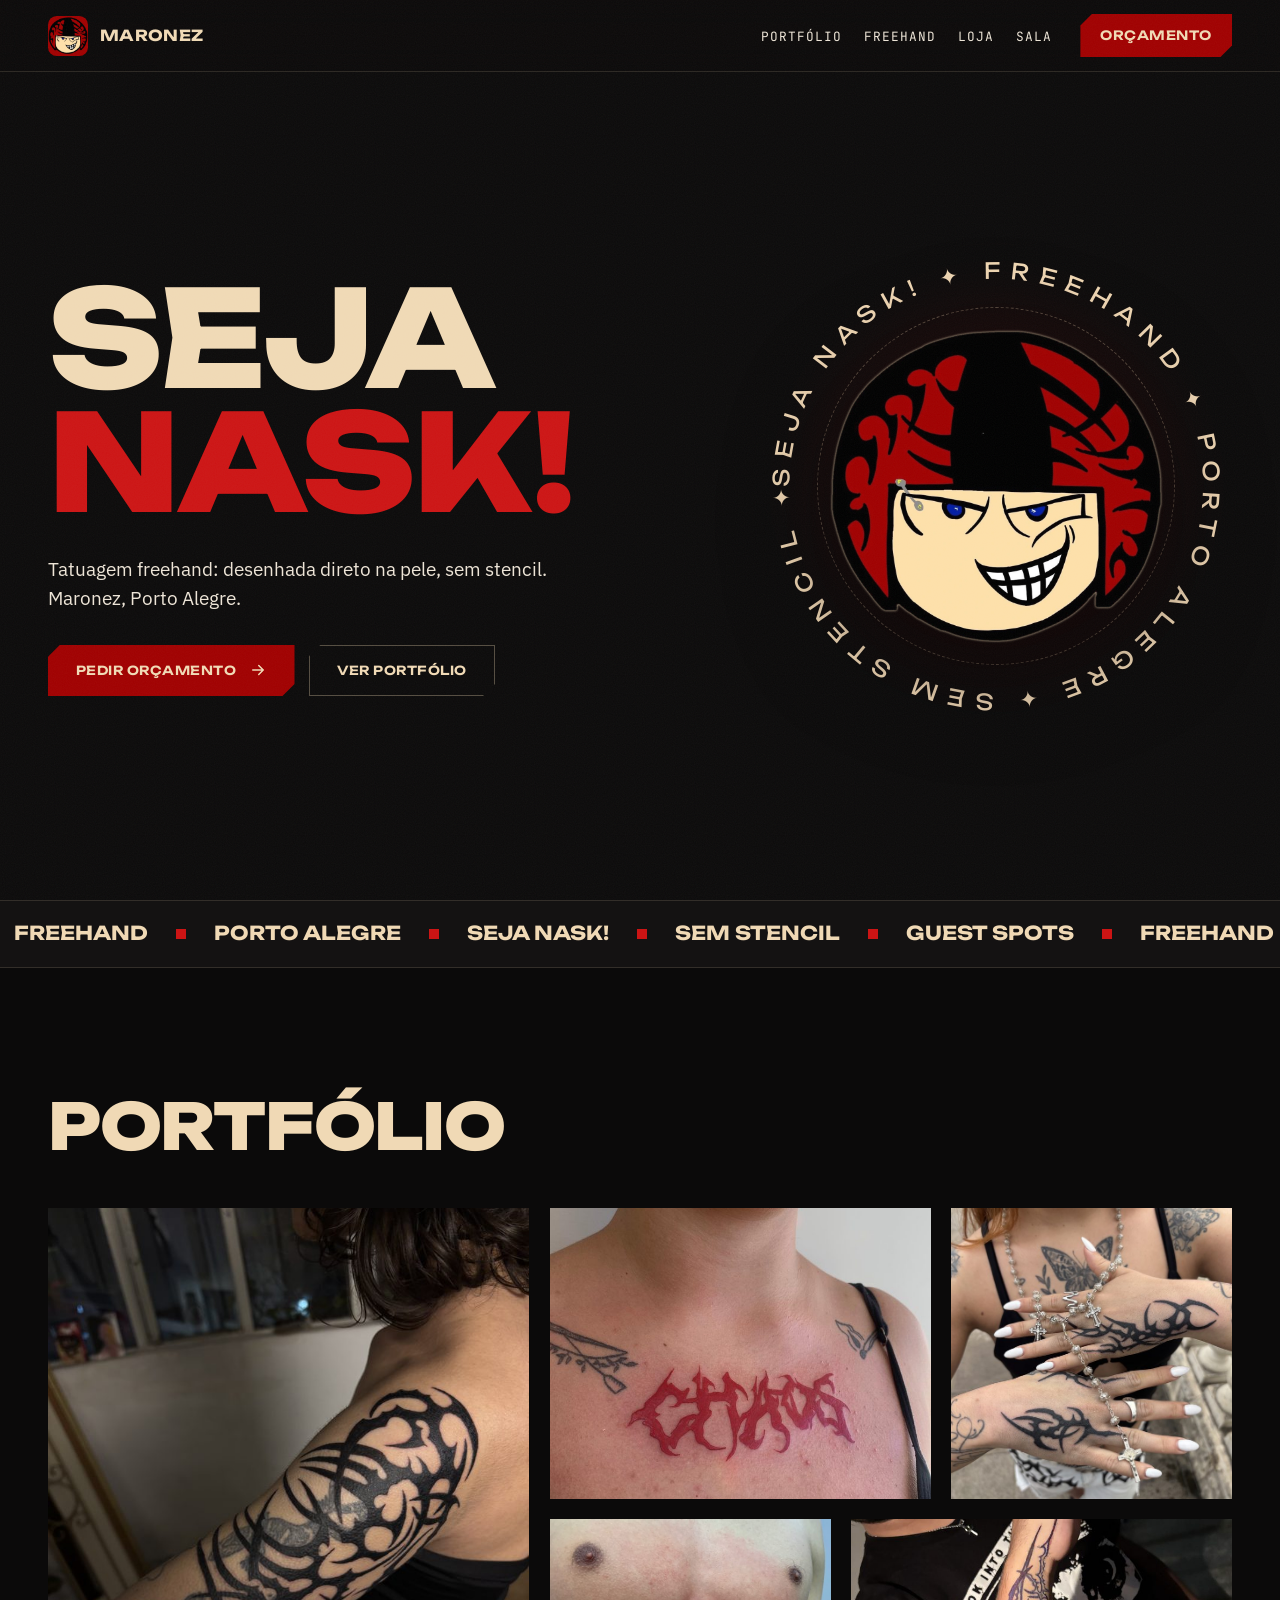
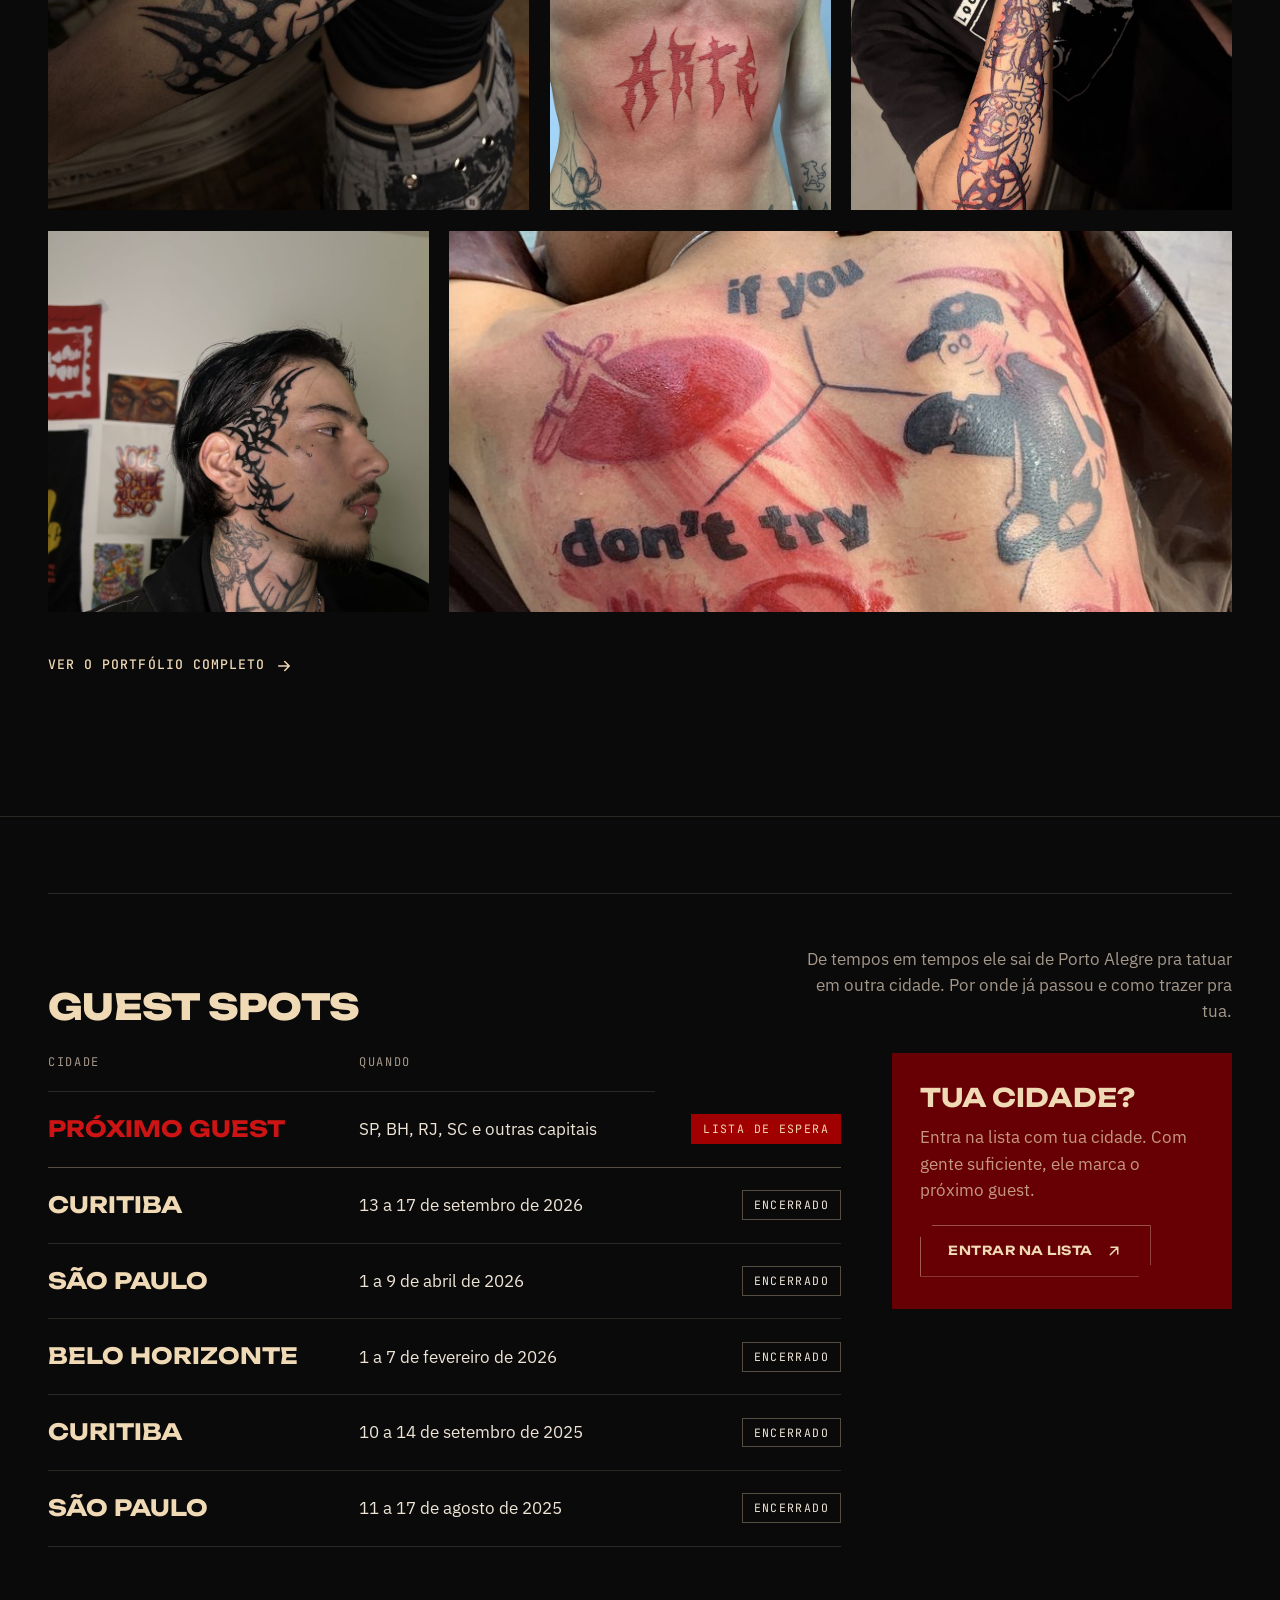
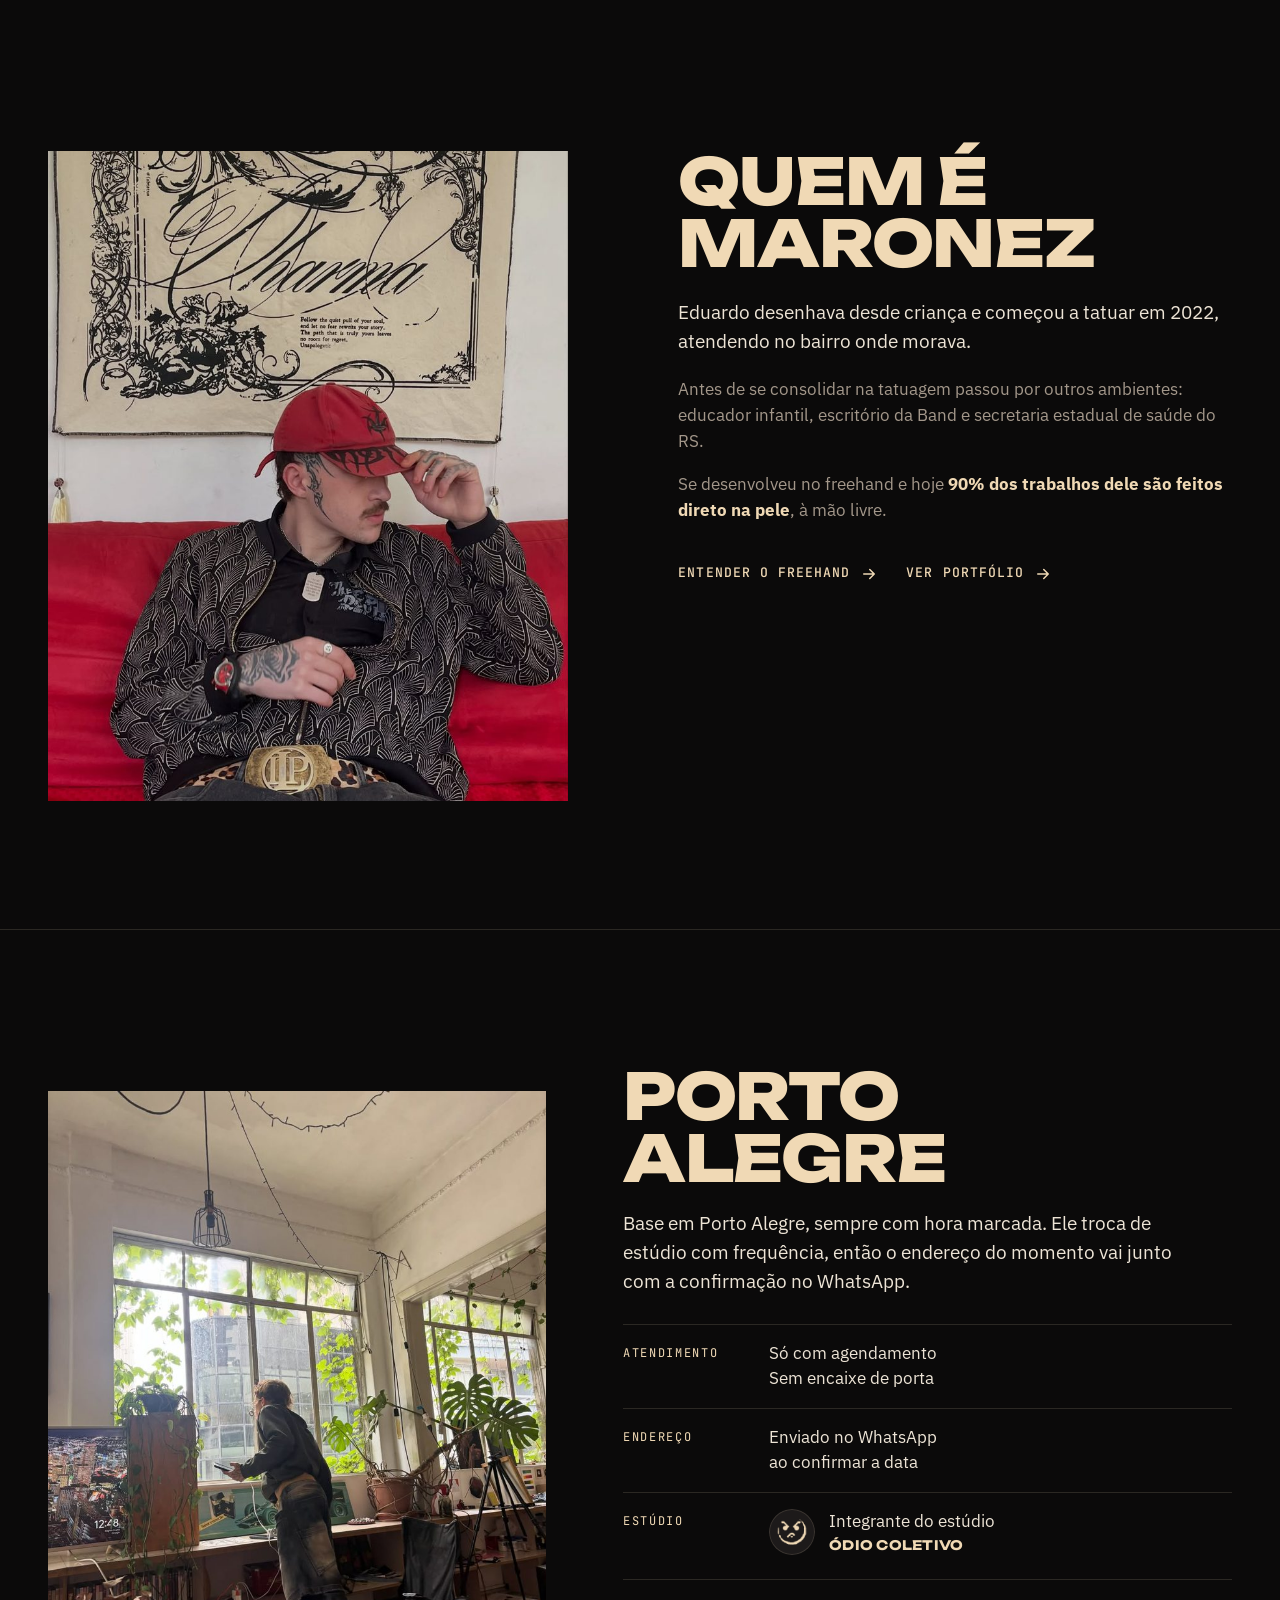
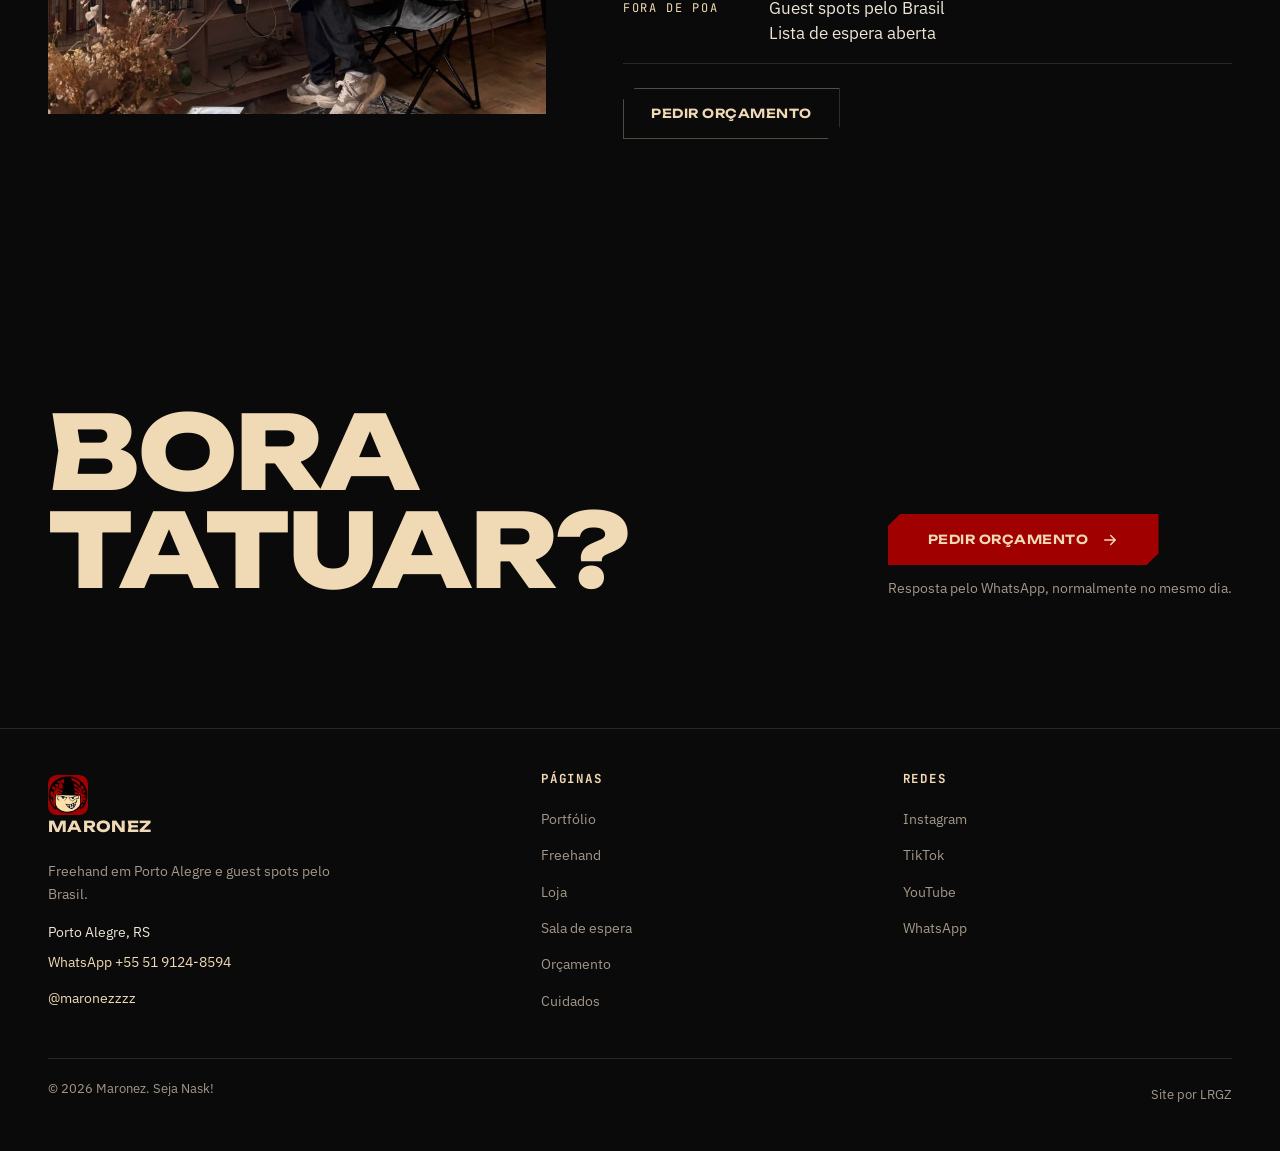
==== index.html @ f88ff048 "Migra para Cloudflare Pages: URLs curtas, sem CNAME Co-Authored-By: Claude Opus 5.5 <noreply@anthrop" ====
<!DOCTYPE html>
<html lang="pt-BR">
<head>
  <meta charset="UTF-8">
  <meta name="viewport" content="width=device-width, initial-scale=1">
  <title>Maronez | Tatuagem freehand em Porto Alegre</title>
  <meta name="description" content="Maronez tatua freehand direto na pele, sem stencil, em Porto Alegre e em guest spots pelo Brasil. Seja Nask!">
  <meta name="theme-color" content="#0b0a0a">
  <link rel="canonical" href="https://maronez.com.br/">
  <meta property="og:type" content="website">
  <meta property="og:title" content="Maronez | Freehand em Porto Alegre">
  <meta property="og:description" content="Tattoo freehand direto na pele, sem stencil. Seja Nask!">
  <meta property="og:url" content="https://maronez.com.br/">
  <meta property="og:image" content="https://maronez.com.br/assets/img/og.jpg">
  <meta property="og:locale" content="pt_BR">
  <link rel="icon" href="assets/img/favicon.ico" sizes="any">
  <link rel="icon" href="assets/img/favicon.png" type="image/png">
  <link rel="manifest" href="manifest.webmanifest">
  <link rel="apple-touch-icon" href="assets/img/icon-192.png">
  <link rel="preconnect" href="https://fonts.googleapis.com">
  <link rel="preconnect" href="https://fonts.gstatic.com" crossorigin>
  <link href="https://fonts.googleapis.com/css2?family=Unbounded:wght@500;600;700;800&family=IBM+Plex+Sans:wght@400;500;600&family=JetBrains+Mono:wght@400;500&display=swap" rel="stylesheet">
  <link rel="stylesheet" href="css/style.css?v=20261009">
  <script type="application/ld+json">
  {
    "@context": "https://schema.org",
    "@type": "TattooParlor",
    "name": "Maronez",
    "alternateName": "Seja Nask!",
    "description": "Tatuador freehand em Porto Alegre.",
    "url": "https://maronez.com.br/",
    "image": "https://maronez.com.br/assets/img/og.jpg",
    "telephone": "+55 51 9124-8594",
    "address": { "@type": "PostalAddress", "addressLocality": "Porto Alegre", "addressRegion": "RS", "addressCountry": "BR" },
    "areaServed": ["Porto Alegre", "Curitiba", "São Paulo"],
    "priceRange": "$$",
    "knowsAbout": ["tatuagem freehand", "tatuagem ignorant"],
    "sameAs": [
      "https://www.instagram.com/maronezzzz/",
      "https://www.tiktok.com/@maronezzz",
      "https://www.youtube.com/@maronezzzz"
    ]
  }
  </script>
</head>
<body>

  <header class="header">
    <div class="wrap header__in">
      <a class="brand" href="/" aria-label="Maronez, início">
        <img class="brand__mark" src="assets/img/logo-maronez.png" alt="" width="40" height="40" data-logo>
        <span class="brand__name">Maronez</span>
      </a>
      <nav class="nav" aria-label="Principal">
        <ul class="nav__list">
          <li><a class="nav__link" href="/portfolio">Portfólio</a></li>
          <li><a class="nav__link" href="/freehand">Freehand</a></li>
          <li><a class="nav__link" href="/loja">Loja</a></li>
          <li><a class="nav__link" href="/sala">Sala</a></li>
        </ul>
        <a class="btn" href="/orcamento">Orçamento</a>
        <button class="nav-toggle" type="button" aria-expanded="false" aria-controls="menu">
          <span class="nav-toggle__label">Menu</span><span class="nav-toggle__bars" aria-hidden="true"></span>
        </button>
      </nav>
    </div>
  </header>

  <div class="menu" id="menu">
    <div class="menu__panel">
    <ul class="menu__list">
      <li><a class="menu__link" href="/portfolio">Portfólio</a></li>
      <li><a class="menu__link" href="/freehand">Freehand</a></li>
      <li><a class="menu__link" href="/loja">Loja</a></li>
      <li><a class="menu__link" href="/sala">Sala de espera</a></li>
      <li><a class="menu__link" href="/orcamento">Orçamento</a></li>
    </ul>
    <div class="menu__foot">
      <a class="link-arrow" href="#" data-wa="Fala Maronez! Quero fazer uma tattoo.">WhatsApp
        <svg viewBox="0 0 24 24" fill="none" stroke="currentColor" stroke-width="2" stroke-linecap="round" stroke-linejoin="round" aria-hidden="true"><path d="M7 17L17 7M8 7h9v9"/></svg>
      </a>
      <a class="muted" href="https://www.instagram.com/maronezzzz/" target="_blank" rel="noopener">@maronezzzz</a>
    </div>
    </div>
  </div>

  <main id="conteudo">

    <!-- HERO -->
    <section class="hero">
      <div class="wrap hero__grid">
        <div>
          <h1 class="display hero__title">
            <span class="line"><span>Seja</span></span>
            <span class="line"><span>Nask!</span></span>
          </h1>
          <p class="lead hero__copy">Tatuagem freehand: desenhada direto na pele, sem stencil. Maronez, Porto Alegre.</p>
          <div class="hero__cta">
            <a class="btn" href="/orcamento">Pedir orçamento
              <svg viewBox="0 0 24 24" fill="none" stroke="currentColor" stroke-width="2" stroke-linecap="round" stroke-linejoin="round" aria-hidden="true"><path d="M5 12h14M13 6l6 6-6 6"/></svg>
            </a>
            <a class="btn btn--ghost" href="/portfolio">Ver portfólio</a>
          </div>
        </div>
        <div class="hero__visual hero__visual--emblem" aria-hidden="true">
          <div class="emblem" data-tilt>
            <svg class="emblem__ring" viewBox="0 0 200 200">
              <defs><path id="emblem-path" d="M100,100 m-88,0 a88,88 0 1,1 176,0 a88,88 0 1,1 -176,0"/></defs>
              <text><textPath href="#emblem-path" textLength="552">Seja Nask! ✦ Freehand ✦ Porto Alegre ✦ Sem stencil ✦</textPath></text>
            </svg>
            <div class="emblem__disc"></div>
            <picture class="emblem__art">
              <source srcset="assets/img/logo-maronez-emblema.webp" type="image/webp">
              <img src="assets/img/logo-maronez-emblema.png" alt="" width="992" height="992" fetchpriority="high" data-logo>
            </picture>
          </div>
        </div>
      </div>
    </section>

    <!-- MARQUEE -->
    <div class="marquee" aria-hidden="true">
      <div class="marquee__track">
        <span class="marquee__item">Freehand</span>
        <span class="marquee__item">Porto Alegre</span>
        <span class="marquee__item">Seja Nask!</span>
        <span class="marquee__item">Sem stencil</span>
        <span class="marquee__item">Guest spots</span>
        <span class="marquee__item">Freehand</span>
        <span class="marquee__item">Porto Alegre</span>
        <span class="marquee__item">Seja Nask!</span>
        <span class="marquee__item">Sem stencil</span>
        <span class="marquee__item">Guest spots</span>
      </div>
    </div>

    <!-- TRABALHOS -->
    <section class="section">
      <div class="wrap">
        <div class="section-head reveal">
          <h2 class="display display--l">Portfólio</h2>
        </div>
        <div class="works">
          <a class="work work--a reveal" href="/portfolio">
            <figure class="ph"><img src="assets/img/portfolio/ombro-fechado.jpg" srcset="assets/img/portfolio/ombro-fechado-640.jpg 640w, assets/img/portfolio/ombro-fechado.jpg 1200w" sizes="(max-width: 900px) 50vw, 33vw" alt="Ombro fechado, ombro, freehand" width="1200" height="1600" loading="lazy"></figure>
          </a>
          <a class="work work--b reveal" data-delay="1" href="/portfolio">
            <figure class="ph"><img src="assets/img/portfolio/chaos-peito.jpg" srcset="assets/img/portfolio/chaos-peito-640.jpg 640w, assets/img/portfolio/chaos-peito.jpg 1200w" sizes="(max-width: 900px) 50vw, 33vw" alt="Chaos, peito, ignorant" width="1200" height="1500" loading="lazy"></figure>
          </a>
          <a class="work work--c reveal" data-delay="2" href="/portfolio">
            <figure class="ph"><img src="assets/img/portfolio/maos.jpg" srcset="assets/img/portfolio/maos-640.jpg 640w, assets/img/portfolio/maos.jpg 1200w" sizes="(max-width: 900px) 50vw, 33vw" alt="Mãos, mãos, freehand" width="1200" height="1600" loading="lazy"></figure>
          </a>
          <a class="work work--d reveal" data-delay="1" href="/portfolio">
            <figure class="ph"><img src="assets/img/portfolio/arte.jpg" srcset="assets/img/portfolio/arte-640.jpg 640w, assets/img/portfolio/arte.jpg 1200w" sizes="(max-width: 900px) 50vw, 33vw" alt="Arte, peito, ignorant" width="1200" height="1428" loading="lazy"></figure>
          </a>
          <a class="work work--e reveal" data-delay="2" href="/portfolio">
            <figure class="ph"><img src="assets/img/freehand/sleeve-densa.jpg" srcset="assets/img/freehand/sleeve-densa-700.jpg 700w, assets/img/freehand/sleeve-densa.jpg 1400w" sizes="(max-width: 900px) 50vw, 33vw" alt="Braço fechado com traço freehand denso, do ombro ao pulso" width="1400" height="1867" loading="lazy"></figure>
          </a>
          <a class="work work--f reveal" href="/portfolio">
            <figure class="ph"><img src="assets/img/portfolio/rosto-pescoco.jpg" srcset="assets/img/portfolio/rosto-pescoco-640.jpg 640w, assets/img/portfolio/rosto-pescoco.jpg 1200w" sizes="(max-width: 900px) 50vw, 33vw" alt="Rosto e pescoço, rosto, freehand" width="1200" height="1600" loading="lazy"></figure>
          </a>
          <a class="work work--g reveal" data-delay="1" href="/portfolio">
            <figure class="ph"><img src="assets/img/portfolio/costas-banner.jpg" srcset="assets/img/portfolio/costas-banner-900.jpg 900w, assets/img/portfolio/costas-banner.jpg 1600w" sizes="(max-width: 900px) 100vw, 66vw" alt="Costas fechadas, peça recém tatuada em preto e vermelho" width="1600" height="686" loading="lazy"></figure>
          </a>
        </div>
        <p class="reveal" style="margin-top:32px">
          <a class="link-arrow" href="/portfolio">Ver o portfólio completo
            <svg viewBox="0 0 24 24" fill="none" stroke="currentColor" stroke-width="2" stroke-linecap="round" stroke-linejoin="round" aria-hidden="true"><path d="M5 12h14M13 6l6 6-6 6"/></svg>
          </a>
        </p>
      </div>
    </section>

    <hr class="hairline">

    <!-- GUEST SPOTS -->
    <section class="section section--tight">
      <div class="wrap">
        <div class="guest reveal">
          <div class="guest__head">
            <h3 class="display display--m">Guest spots</h3>
            <p class="muted">De tempos em tempos ele sai de Porto Alegre pra tatuar em outra cidade. Por onde já passou e como trazer pra tua.</p>
          </div>
          <div class="guest__grid">
            <table class="agenda">
              <thead><tr><th>Cidade</th><th>Quando</th><th class="sr-only">Status</th></tr></thead>
              <tbody>
                <tr class="agenda__next"><td>Próximo guest</td><td>SP, BH, RJ, SC e outras capitais</td><td><a class="tag tag--open" href="https://docs.google.com/forms/d/e/1FAIpQLSfwezW4VL97CTlI0jnh3Lnm0B7QVS1EsdtJOcn3Nfq_TPLYdg/viewform" target="_blank" rel="noopener">Lista de espera</a></td></tr>
                <tr><td>Curitiba</td><td>13 a 17 de setembro de 2026</td><td><span class="tag">Encerrado</span></td></tr>
                <tr><td>São Paulo</td><td>1 a 9 de abril de 2026</td><td><span class="tag">Encerrado</span></td></tr>
                <tr><td>Belo Horizonte</td><td>1 a 7 de fevereiro de 2026</td><td><span class="tag">Encerrado</span></td></tr>
                <tr><td>Curitiba</td><td>10 a 14 de setembro de 2025</td><td><span class="tag">Encerrado</span></td></tr>
                <tr><td>São Paulo</td><td>11 a 17 de agosto de 2025</td><td><span class="tag">Encerrado</span></td></tr>
              </tbody>
            </table>
            <div class="city city--cta">
              <span class="city__name">Tua cidade?</span>
              <span class="city__when">Entra na lista com tua cidade. Com gente suficiente, ele marca o próximo guest.</span>
              <a class="btn btn--ghost" href="https://docs.google.com/forms/d/e/1FAIpQLSfwezW4VL97CTlI0jnh3Lnm0B7QVS1EsdtJOcn3Nfq_TPLYdg/viewform" target="_blank" rel="noopener">Entrar na lista <svg viewBox="0 0 24 24" fill="none" stroke="currentColor" stroke-width="2" stroke-linecap="round" stroke-linejoin="round" aria-hidden="true"><path d="M7 17L17 7M8 7h9v9"/></svg></a>
            </div>
          </div>
        </div>
      </div>
    </section>

    <!-- ARTISTA -->
    <section class="section">
      <div class="wrap split">
        <figure class="ph reveal" style="aspect-ratio:4/5;max-width:520px"><img src="assets/img/portfolio/maronez-retrato.jpg" srcset="assets/img/portfolio/maronez-retrato-800.jpg 800w, assets/img/portfolio/maronez-retrato.jpg 1400w" sizes="(max-width: 900px) 100vw, 40vw" alt="Maronez de boné vermelho sentado no sofá do estúdio" width="1080" height="1440" loading="lazy"></figure>
        <div class="reveal" data-delay="1">
          <h2 class="display display--l">Quem é<br>Maronez</h2>
          <p class="lead" style="margin-top:24px">Eduardo desenhava desde criança e começou a tatuar em 2022, atendendo no bairro onde morava.</p>
          <p class="muted" style="margin-top:20px">Antes de se consolidar na tatuagem passou por outros ambientes: educador infantil, escritório da Band e secretaria estadual de saúde do RS.</p>
          <p class="muted" style="margin-top:16px">Se desenvolveu no freehand e hoje <strong style="color:var(--skin)">90% dos trabalhos dele são feitos direto na pele</strong>, à mão livre.</p>
          <p style="margin-top:28px;display:flex;flex-wrap:wrap;gap:28px">
            <a class="link-arrow" href="/freehand">Entender o freehand <svg viewBox="0 0 24 24" fill="none" stroke="currentColor" stroke-width="2" stroke-linecap="round" stroke-linejoin="round" aria-hidden="true"><path d="M5 12h14M13 6l6 6-6 6"/></svg></a>
            <a class="link-arrow" href="/portfolio">Ver portfólio <svg viewBox="0 0 24 24" fill="none" stroke="currentColor" stroke-width="2" stroke-linecap="round" stroke-linejoin="round" aria-hidden="true"><path d="M5 12h14M13 6l6 6-6 6"/></svg></a>
          </p>
        </div>
      </div>
    </section>

    <hr class="hairline">

    <!-- LOCALIZAÇÃO -->
    <section class="section local">
      <div class="wrap local__grid">
        <figure class="ph local__photo reveal">
          <img src="assets/img/portfolio/estudio.jpg" srcset="assets/img/portfolio/estudio-800.jpg 800w, assets/img/portfolio/estudio.jpg 1400w" sizes="(max-width: 900px) 100vw, 45vw" alt="Maronez no estúdio, entre plantas e a janela para a cidade" width="1080" height="1440" loading="lazy">
        </figure>
        <div class="local__body reveal" data-delay="1">
          <h2 class="display display--l">Porto Alegre</h2>
          <p class="lead" style="margin-top:20px">Base em Porto Alegre, sempre com hora marcada. Ele troca de estúdio com frequência, então o endereço do momento vai junto com a confirmação no WhatsApp.</p>
          <dl class="local__info">
            <div><dt>Atendimento</dt><dd>Só com agendamento<br>Sem encaixe de porta</dd></div>
            <div><dt>Endereço</dt><dd>Enviado no WhatsApp<br>ao confirmar a data</dd></div>
            <div>
              <dt>Estúdio</dt>
              <dd>
                <a class="estudio" href="https://www.instagram.com/odio.coletivo/" target="_blank" rel="noopener">
                  <img src="assets/img/odio-coletivo.png" alt="Logo do estúdio Ódio Coletivo" width="46" height="46" loading="lazy">
                  <span>Integrante do estúdio<strong>Ódio Coletivo</strong></span>
                </a>
              </dd>
            </div>
            <div><dt>Fora de POA</dt><dd>Guest spots pelo Brasil<br>Lista de espera aberta</dd></div>
          </dl>
          <p style="margin-top:8px">
            <a class="btn btn--ghost" href="/orcamento">Pedir orçamento</a>
          </p>
        </div>
      </div>

    </section>

    <!-- CTA -->
    <section class="section cta-band">
      <div class="wrap cta-band__in">
        <h2 class="display display--xl reveal">Bora<br>tatuar?</h2>
        <div class="cta-band__actions reveal" data-delay="1">
          <a class="btn btn--wide" href="/orcamento">Pedir orçamento
            <svg viewBox="0 0 24 24" fill="none" stroke="currentColor" stroke-width="2" stroke-linecap="round" stroke-linejoin="round" aria-hidden="true"><path d="M5 12h14M13 6l6 6-6 6"/></svg>
          </a>
          <span class="small muted">Resposta pelo WhatsApp, normalmente no mesmo dia.</span>
        </div>
      </div>
    </section>

  </main>

  <footer class="footer">
    <div class="wrap">
      <div class="footer__in">
        <div>
          <a class="brand" href="/"><img class="brand__mark" src="assets/img/logo-maronez.png" alt="" width="40" height="40" data-logo><span class="brand__name">Maronez</span></a>
          <p style="margin-top:16px;max-width:36ch">Freehand em Porto Alegre e guest spots pelo Brasil.</p>
          <ul class="footer__contact">
            <li>Porto Alegre, RS</li>
            <li><a href="#" data-wa="Fala Maronez! Quero fazer uma tattoo.">WhatsApp +55 51 9124-8594</a></li>
            <li><a href="https://www.instagram.com/maronezzzz/" target="_blank" rel="noopener">@maronezzzz</a></li>
          </ul>
        </div>
        <div>
          <h4>Páginas</h4>
          <ul>
            <li><a href="/portfolio">Portfólio</a></li>
            <li><a href="/freehand">Freehand</a></li>
            <li><a href="/loja">Loja</a></li>
            <li><a href="/sala">Sala de espera</a></li>
            <li><a href="/orcamento">Orçamento</a></li>
            <li><a href="/cuidados">Cuidados</a></li>
          </ul>
        </div>
        <div>
          <h4>Redes</h4>
          <ul>
            <li><a href="https://www.instagram.com/maronezzzz/" target="_blank" rel="noopener">Instagram</a></li>
            <li><a href="https://www.tiktok.com/@maronezzz" target="_blank" rel="noopener">TikTok</a></li>
            <li><a href="https://www.youtube.com/@maronezzzz" target="_blank" rel="noopener">YouTube</a></li>
            <li><a href="#" data-wa="Fala Maronez! Quero fazer uma tattoo.">WhatsApp</a></li>
          </ul>
        </div>
      </div>
      <div class="footer__bottom">
        <span>© 2026 Maronez. Seja Nask!</span>
        <span>Site por <a href="https://lrgz.com.br" target="_blank" rel="noopener">LRGZ</a></span>
      </div>
    </div>
  </footer>

  <script src="js/main.js?v=20261009" defer></script>
</body>
</html>
---- css/style.css ----
/* ==========================================================================
   MARONEZ / SEJA NASK  -  cyber freehand  -  Porto Alegre
   Tema escuro travado: a marca é vermelho, preto e pele. Um acento só.
   Raio de canto zero em tudo; cantos chanfrados via clip-path nos botões.
   ========================================================================== */

/* ---------- Fontes ---------- */
/* CONFIRMAR: soltar StreetTech.woff2 (ou .ttf/.otf) em assets/fonts/ */
@font-face {
  font-family: "StreetTech";
  src: url("../assets/fonts/StreetTech.woff2") format("woff2"),
       url("../assets/fonts/StreetTech.ttf") format("truetype"),
       url("../assets/fonts/StreetTech.otf") format("opentype");
  font-weight: 400 900;
  font-display: swap;
}

/* ---------- Tokens ---------- */
:root {
  --ink: #0b0a0a;
  --ink-2: #141212;
  --ink-3: #1d1a1a;
  --line: rgba(240, 217, 181, 0.14);
  --line-strong: rgba(240, 217, 181, 0.32);

  --skin: #f0d9b5;       /* pele do logo: títulos */
  --text: #ede4d6;       /* corpo */
  --muted: #a3978a;

  --red: #a00000;        /* vermelho do logo (medido no LOGO.jpg) */
  --red-hot: #cc1414;    /* hover */
  --red-deep: #660004;   /* fundos */
  --radius-mark: 22%;    /* cantos do logo */

  --font-display: "StreetTech", "Unbounded", system-ui, sans-serif;
  --font-body: "IBM Plex Sans", system-ui, -apple-system, sans-serif;
  --font-mono: "JetBrains Mono", ui-monospace, monospace;

  --ease-out: cubic-bezier(0.16, 1, 0.3, 1);
  --ease-in-out: cubic-bezier(0.65, 0, 0.35, 1);
  --dur: 0.6s;

  --gutter: clamp(16px, 4vw, 48px);
  --max: 1400px;
  --nav-h: 72px;
  --chamfer: 12px;
}

/* ---------- Reset ---------- */
*, *::before, *::after { box-sizing: border-box; }
html { color-scheme: dark; scroll-behavior: smooth; -webkit-text-size-adjust: 100%; }
body {
  margin: 0;
  background: var(--ink);
  color: var(--text);
  font-family: var(--font-body);
  font-size: 17px;
  line-height: 1.55;
  -webkit-font-smoothing: antialiased;
  overflow-x: clip;
}
img, video, svg { display: block; max-width: 100%; }
a { color: inherit; text-decoration: none; }
button { font: inherit; color: inherit; background: none; border: 0; cursor: pointer; }
h1, h2, h3, h4, p, ul, ol, figure { margin: 0; }
ul, ol { padding: 0; list-style: none; }
:focus-visible { outline: 2px solid var(--skin); outline-offset: 4px; }
::selection { background: var(--red); color: var(--skin); }

/* Grão: só em pseudo fixo, nunca em container que rola */
body::before {
  content: "";
  position: fixed; inset: 0; z-index: 90; pointer-events: none;
  background-image: url("data:image/svg+xml,%3Csvg xmlns='http://www.w3.org/2000/svg' width='160' height='160'%3E%3Cfilter id='n'%3E%3CfeTurbulence type='fractalNoise' baseFrequency='0.9' numOctaves='2' stitchTiles='stitch'/%3E%3C/filter%3E%3Crect width='100%25' height='100%25' filter='url(%23n)'/%3E%3C/svg%3E");
  opacity: 0.045;
  mix-blend-mode: screen;
}

/* ---------- Tipografia ---------- */
.display {
  font-family: var(--font-display);
  font-weight: 800;
  line-height: 0.96;
  letter-spacing: -0.02em;
  text-transform: uppercase;
  color: var(--skin);
  text-wrap: balance;
}
.display--xl { font-size: clamp(2.8rem, 9vw, 7.5rem); }
.display--l  { font-size: clamp(2rem, 5vw, 4.2rem); }
.display--m  { font-size: clamp(1.4rem, 2.8vw, 2.3rem); }
.display--s  { font-size: clamp(1.15rem, 1.8vw, 1.5rem); line-height: 1.05; }

.lead { font-size: clamp(1.05rem, 1.5vw, 1.3rem); line-height: 1.5; max-width: 52ch; color: var(--text); }
.muted { color: var(--muted); }
.small { font-size: 0.9rem; }
.label {
  font-family: var(--font-mono);
  font-size: 0.78rem;
  letter-spacing: 0.14em;
  text-transform: uppercase;
  color: var(--muted);
}
.accent { color: var(--red-hot); }
p + p { margin-top: 1em; }

/* ---------- Layout ---------- */
.wrap { width: min(100% - 2 * var(--gutter), var(--max)); margin-inline: auto; }
.section { padding-block: clamp(72px, 10vw, 140px); }
.section--tight { padding-block: clamp(48px, 6vw, 88px); }
.section-head { margin-bottom: clamp(32px, 4vw, 56px); }
.section-head .lead { margin-top: 16px; }
.hairline { border: 0; border-top: 1px solid var(--line); margin: 0; }

/* ---------- Botões ---------- */
.btn {
  --bg: var(--red);
  --fg: var(--skin);
  position: relative;
  display: inline-flex; align-items: center; gap: 12px;
  padding: 16px 28px;
  font-family: var(--font-display);
  font-weight: 600;
  font-size: 0.78rem;
  letter-spacing: 0.04em;
  text-transform: uppercase;
  color: var(--fg);
  background: var(--bg);
  clip-path: polygon(var(--chamfer) 0, 100% 0, 100% calc(100% - var(--chamfer)), calc(100% - var(--chamfer)) 100%, 0 100%, 0 var(--chamfer));
  isolation: isolate;
  overflow: hidden;
  white-space: nowrap;
  transition: transform 0.25s var(--ease-out), color 0.3s var(--ease-out);
}
.btn::before {
  content: "";
  position: absolute; inset: 0; z-index: -1;
  background: var(--red-hot);
  transform: translateY(101%);
  transition: transform 0.45s var(--ease-out);
}
.btn:hover::before, .btn:focus-visible::before { transform: translateY(0); }
.btn:active { transform: scale(0.98); }
.btn svg { width: 18px; height: 18px; flex: none; }

.btn--ghost {
  --bg: transparent;
  --fg: var(--skin);
  box-shadow: inset 0 0 0 1px var(--line-strong);
}
.btn--ghost::before { background: var(--skin); }
.btn--ghost:hover, .btn--ghost:focus-visible { color: var(--ink); }

.btn--wide { padding-inline: 40px; }

.link-arrow {
  display: inline-flex; align-items: center; gap: 10px;
  font-family: var(--font-mono); font-weight: 500;
  font-size: 0.82rem; letter-spacing: 0.08em; text-transform: uppercase;
  color: var(--skin);
}
.link-arrow svg { width: 18px; height: 18px; transition: transform 0.35s var(--ease-out); }
.link-arrow:hover svg { transform: translateX(6px); }

/* ---------- Header ---------- */
.header {
  position: sticky; top: 0; z-index: 80;
  height: var(--nav-h);
  background: color-mix(in srgb, var(--ink) 82%, transparent);
  backdrop-filter: blur(14px);
  -webkit-backdrop-filter: blur(14px);
  border-bottom: 1px solid var(--line);
}
.header__in { height: 100%; display: flex; align-items: center; justify-content: space-between; gap: 24px; }
.brand { display: flex; align-items: center; gap: 12px; }
.brand__mark { width: 40px; height: 40px; border-radius: var(--radius-mark); object-fit: cover; }
.brand__mark--fallback {
  display: grid; place-items: center;
  background: var(--red); color: var(--skin);
  font-family: var(--font-display); font-weight: 800; font-size: 1.2rem;
}
.brand__name { font-family: var(--font-display); font-weight: 700; letter-spacing: 0.02em; text-transform: uppercase; color: var(--skin); font-size: 0.95rem; }
.nav { display: flex; align-items: center; gap: 28px; }
.nav__list { display: flex; gap: 22px; }
.nav__link {
  position: relative;
  font-family: var(--font-mono); font-size: 0.8rem; letter-spacing: 0.08em; text-transform: uppercase;
  color: var(--text);
  padding-block: 6px;
}
.nav__link::after {
  content: ""; position: absolute; left: 0; right: 0; bottom: 0; height: 2px;
  background: var(--red-hot); transform: scaleX(0); transform-origin: left;
  transition: transform 0.35s var(--ease-out);
}
.nav__link:hover::after, .nav__link[aria-current="page"]::after { transform: scaleX(1); }
.nav .btn { padding: 12px 20px; font-size: 0.8rem; }
.nav-toggle { display: none; }

@media (max-width: 900px) {
  .nav__list, .nav .btn { display: none; }
  .nav-toggle {
    display: inline-flex; align-items: center; gap: 10px;
    font-family: var(--font-mono); font-size: 0.8rem; letter-spacing: 0.1em; text-transform: uppercase;
    color: var(--skin);
  }
  .nav-toggle__bars { width: 26px; height: 14px; position: relative; }
  .nav-toggle__bars::before, .nav-toggle__bars::after {
    content: ""; position: absolute; left: 0; width: 100%; height: 2px; background: var(--skin);
    transition: transform 0.4s var(--ease-out), top 0.4s var(--ease-out);
  }
  .nav-toggle__bars::before { top: 0; }
  .nav-toggle__bars::after { top: 12px; }
  body.menu-open .nav-toggle__bars::before { top: 6px; transform: rotate(45deg); }
  body.menu-open .nav-toggle__bars::after { top: 6px; transform: rotate(-45deg); }
}

/* Menu mobile: painel lateral */
.menu {
  position: fixed; inset: 0; z-index: 70;
  background: rgba(6, 5, 5, 0.6);
  opacity: 0; visibility: hidden;
  transition: opacity 0.35s var(--ease-out), visibility 0s 0.35s;
}
.menu__panel {
  position: absolute; top: 0; right: 0; bottom: 0;
  width: min(82vw, 360px);
  background: var(--ink-2);
  border-left: 1px solid var(--line);
  display: grid; grid-template-rows: 1fr auto;
  padding: calc(var(--nav-h) + 16px) 24px 28px;
  transform: translateX(100%);
  transition: transform 0.5s var(--ease-out);
  overflow-y: auto;
}
body.menu-open .menu { opacity: 1; visibility: visible; transition: opacity 0.35s var(--ease-out); }
body.menu-open .menu__panel { transform: none; }
.menu__list { display: grid; gap: 0; align-content: start; }
.menu__link {
  display: block;
  font-family: var(--font-display); font-weight: 700; text-transform: uppercase;
  font-size: 1.05rem; line-height: 1; color: var(--skin);
  padding-block: 16px;
  border-bottom: 1px solid var(--line);
  transform: translateX(24px); opacity: 0;
  transition: transform 0.5s var(--ease-out), opacity 0.5s var(--ease-out);
}
body.menu-open .menu__link { transform: none; opacity: 1; }
body.menu-open .menu__link:nth-child(1) { transition-delay: 0.12s; }
body.menu-open .menu__link:nth-child(2) { transition-delay: 0.16s; }
body.menu-open .menu__link:nth-child(3) { transition-delay: 0.2s; }
body.menu-open .menu__link:nth-child(4) { transition-delay: 0.24s; }
body.menu-open .menu__link:nth-child(5) { transition-delay: 0.28s; }
body.menu-open .menu__link:nth-child(6) { transition-delay: 0.32s; }
.menu__link[aria-current="page"] { color: var(--red-hot); }
.menu__foot { display: grid; gap: 8px; padding-top: 20px; }
body.menu-open { overflow: hidden; }
@media (min-width: 901px) { .menu { display: none; } }

/* ---------- Hero ---------- */
.hero {
  min-height: calc(100dvh - var(--nav-h));
  display: grid; align-items: center;
  padding-block: clamp(40px, 6vw, 80px);
  position: relative;
  overflow: clip;
}
.hero__grid {
  display: grid;
  grid-template-columns: minmax(0, 1.15fr) minmax(0, 0.85fr);
  gap: clamp(32px, 6vw, 96px);
  align-items: center;
}
.hero__title { font-size: clamp(3.2rem, 10.5vw, 8.8rem); line-height: 0.92; }
.hero__title .line { display: block; overflow: hidden; }
.hero__title .line > span { display: inline-block; transform: translateY(110%); animation: rise 1s var(--ease-out) forwards; }
.hero__title .line:nth-child(2) > span { animation-delay: 0.1s; color: var(--red-hot); }
.hero__copy { margin-top: clamp(20px, 3vw, 32px); opacity: 0; animation: fade 0.8s var(--ease-out) 0.45s forwards; }
.hero__cta { display: flex; flex-wrap: wrap; gap: 14px; margin-top: 32px; opacity: 0; animation: fade 0.8s var(--ease-out) 0.6s forwards; }
.hero__meta { display: flex; gap: 24px; margin-top: 40px; opacity: 0; animation: fade 0.8s var(--ease-out) 0.75s forwards; }
.hero__meta strong { display: block; font-family: var(--font-display); font-size: 1.6rem; color: var(--skin); line-height: 1; }
.hero__meta span { font-size: 0.85rem; color: var(--muted); }

.hero__visual { position: relative; opacity: 0; animation: fade 1.2s var(--ease-out) 0.3s forwards; }

/* Emblema: logo recortado, disco vermelho atrás e anel de texto girando */
.hero__visual--emblem { display: grid; place-items: center; }
.emblem {
  --tx: 0deg; --ty: 0deg;
  position: relative;
  width: min(100%, 560px); aspect-ratio: 1;
  display: grid; place-items: center;
  transform: perspective(900px) rotateX(var(--ty)) rotateY(var(--tx));
  transition: transform 0.6s var(--ease-out);
}
.emblem > * { grid-area: 1 / 1; }
.emblem::before {
  content: ""; position: absolute; inset: 4%;
  border-radius: 50%;
  background: radial-gradient(closest-side, rgba(204, 20, 20, 0.45), rgba(160, 0, 0, 0.12) 60%, transparent);
  filter: blur(30px);
  animation: glow 4.5s var(--ease-in-out) infinite alternate;
}
.emblem__ring {
  width: 100%; height: 100%;
  overflow: visible;
  animation: spin 40s linear infinite;
}
.emblem__ring text {
  font-family: var(--font-display); font-size: 9.5px; letter-spacing: 0.08em; text-transform: uppercase;
  fill: var(--skin);
}
.emblem__disc {
  width: 76%; aspect-ratio: 1; border-radius: 50%;
  border: 1px dashed var(--line-strong);
  animation: spin 60s linear infinite reverse;
}
.emblem__art {
  width: 70%; aspect-ratio: 1;
  transform: scale(0.6) rotate(-12deg); opacity: 0;
  animation: emblem-in 1.1s var(--ease-out) 0.4s forwards;
}
.emblem__art img {
  width: 100%; height: 100%; object-fit: contain;
  filter: drop-shadow(0 0 1px var(--skin)) drop-shadow(0 30px 50px rgba(0, 0, 0, 0.6));
  animation: float 6s var(--ease-in-out) 1.5s infinite alternate;
}
.hero__badge--text { font-family: var(--font-display); color: var(--skin); font-size: clamp(1.4rem, 4vw, 2.6rem); letter-spacing: 0.2em; text-align: center; }

@keyframes rise { to { transform: translateY(0); } }
@keyframes fade { to { opacity: 1; } }
@keyframes unveil { from { clip-path: polygon(0 100%, 100% 100%, 100% 100%, 0 100%); } to { clip-path: polygon(0 0, 100% 0, 100% 100%, 0 100%); } }
@keyframes emblem-in { to { transform: none; opacity: 1; } }
@keyframes spin { to { transform: rotate(360deg); } }
@keyframes float { to { transform: translateY(-14px); } }
@keyframes glow { to { opacity: 0.55; transform: scale(1.06); } }

@media (max-width: 900px) {
  .hero { min-height: auto; }
  .hero__grid { grid-template-columns: minmax(0, 1fr); }
  .hero__visual { order: -1; }
  .emblem { width: min(78vw, 360px); }
  .hero__title { font-size: clamp(3rem, 15vw, 5.5rem); }
}

/* ---------- Placeholders de imagem (duotone) ---------- */
.ph { position: relative; overflow: hidden; background: var(--ink-3); isolation: isolate; }
.ph img { width: 100%; height: 100%; object-fit: cover; transition: transform 0.9s var(--ease-out); }
.ph:hover img, .ph:focus-within img { transform: scale(1.04); }

/* ---------- Marquee (um só por página) ---------- */
.marquee {
  overflow: hidden;
  border-block: 1px solid var(--line);
  padding-block: 18px;
  background: var(--ink-2);
}
.marquee__track { display: flex; width: max-content; gap: 0; animation: marquee 28s linear infinite; }
.marquee__item {
  font-family: var(--font-display); font-weight: 700; text-transform: uppercase;
  font-size: clamp(0.9rem, 1.6vw, 1.2rem); color: var(--skin);
  display: inline-flex; align-items: center; gap: 28px; padding-inline: 14px;
  white-space: nowrap;
}
.marquee__item::after { content: ""; width: 10px; height: 10px; background: var(--red-hot); }
@keyframes marquee { to { transform: translateX(-50%); } }

/* ---------- Trabalhos: grade assimétrica ---------- */
.works {
  display: grid;
  grid-template-columns: repeat(12, 1fr);
  grid-auto-rows: minmax(0, auto);
  gap: clamp(12px, 1.6vw, 24px);
}
.work { position: relative; display: block; }
.work .ph { width: 100%; height: 100%; min-height: 0; }
.work--a { grid-column: 1 / 6; grid-row: 1 / 3; }
.work--b { grid-column: 6 / 10; }
.work--c { grid-column: 10 / 13; }
.work--d { grid-column: 6 / 9; }
.work--e { grid-column: 9 / 13; }
.work--f { grid-column: 1 / 5; }
.work--g { grid-column: 5 / 13; }
.work--a .ph { aspect-ratio: 4 / 5; }
.work--b .ph, .work--e .ph { aspect-ratio: 4 / 3; }
.work--c .ph, .work--d .ph { aspect-ratio: 1; }
.work--f .ph { aspect-ratio: 1; }
.work--g .ph { aspect-ratio: 21 / 9; }
@media (max-width: 900px) {
  .works { grid-template-columns: repeat(2, minmax(0, 1fr)); }
  .work { grid-column: auto !important; grid-row: auto !important; }
  .work .ph { aspect-ratio: 4 / 5 !important; }
  .work--g { grid-column: 1 / -1 !important; }
  .work--g .ph { aspect-ratio: 16 / 9 !important; }
}

/* ---------- Statement + passos ---------- */
.split { display: grid; grid-template-columns: minmax(0, 1fr) minmax(0, 1fr); gap: clamp(32px, 6vw, 96px); align-items: start; }
.steps { display: grid; }
.step { display: grid; grid-template-columns: 64px 1fr; gap: 16px; padding-block: 26px; border-top: 1px solid var(--line); }
.step:last-child { border-bottom: 1px solid var(--line); }
.step__n { font-family: var(--font-display); font-size: 2rem; line-height: 1; color: var(--red-hot); }
.step h3 { font-family: var(--font-display); font-size: 0.95rem; text-transform: uppercase; letter-spacing: 0.04em; color: var(--skin); margin-bottom: 6px; }
.step p { color: var(--muted); max-width: 44ch; }
@media (max-width: 900px) { .split { grid-template-columns: minmax(0, 1fr); } }

/* ---------- Agenda ---------- */
.agenda { width: 100%; border-collapse: collapse; }
.agenda th, .agenda td { text-align: left; padding: 20px 0; border-bottom: 1px solid var(--line); vertical-align: middle; }
.agenda th { font-family: var(--font-mono); font-size: 0.75rem; letter-spacing: 0.14em; text-transform: uppercase; color: var(--muted); font-weight: 400; padding-top: 0; }
.agenda td:first-child { font-family: var(--font-display); font-weight: 700; font-size: clamp(1rem, 1.8vw, 1.4rem); text-transform: uppercase; color: var(--skin); }
.agenda td:last-child { text-align: right; }
.tag {
  display: inline-block; padding: 6px 12px;
  font-family: var(--font-mono); font-size: 0.72rem; letter-spacing: 0.12em; text-transform: uppercase;
  box-shadow: inset 0 0 0 1px var(--line-strong);
}
.tag--open { background: var(--red); color: var(--skin); box-shadow: none; }
@media (max-width: 640px) {
  .agenda thead { display: none; }
  .agenda tr { display: grid; grid-template-columns: 1fr auto; gap: 4px 16px; padding-block: 18px; border-bottom: 1px solid var(--line); }
  .agenda td { padding: 0; border: 0; }
  .agenda td:first-child { grid-column: 1 / -1; }
}

/* ---------- Loja ---------- */
.products { display: grid; grid-template-columns: repeat(2, minmax(0, 1fr)); gap: clamp(20px, 3vw, 48px); }
.product { display: grid; gap: 18px; }
.product .ph { aspect-ratio: 4 / 5; }
.product__row { display: flex; justify-content: space-between; align-items: baseline; gap: 16px; }
.product__name { font-family: var(--font-display); font-weight: 700; font-size: 1rem; text-transform: uppercase; color: var(--skin); }
.product__price { font-family: var(--font-mono); font-size: 1rem; color: var(--text); white-space: nowrap; }
.product p { color: var(--muted); max-width: 40ch; }
.product__ext { display: inline-flex; align-items: center; gap: 8px; font-family: var(--font-mono); font-size: 0.74rem; color: var(--muted); }
.product__ext svg { width: 14px; height: 14px; }
@media (max-width: 640px) { .products { grid-template-columns: minmax(0, 1fr); } }

/* ---------- Bloco Sala (cor cheia) ---------- */
.block-red {
  background: var(--red-deep);
  color: var(--skin);
  position: relative; overflow: clip;
}
.block-red .muted { color: color-mix(in srgb, var(--skin) 70%, transparent); }
.block-red .display { color: var(--skin); }
.block-red__in { display: grid; grid-template-columns: minmax(0, 1.1fr) minmax(0, 0.9fr); gap: clamp(32px, 6vw, 96px); align-items: center; }
.block-red .btn--ghost { box-shadow: inset 0 0 0 1px color-mix(in srgb, var(--skin) 50%, transparent); }
.block-red .btn--ghost:hover { color: var(--red-deep); }
.tv {
  display: block;
  position: relative; aspect-ratio: 4 / 3;
  background: var(--ink);
  padding: 4%;
  box-shadow: 0 40px 80px rgba(0, 0, 0, 0.45);
}
.tv__screen { position: relative; width: 100%; height: 100%; overflow: hidden; background: #000; }
.tv__screen img { width: 100%; height: 100%; object-fit: cover; opacity: 0.85; }
.tv__screen::after {
  content: ""; position: absolute; inset: 0; pointer-events: none;
  background: repeating-linear-gradient(0deg, rgba(0,0,0,0.25) 0 2px, transparent 2px 4px);
}
.tv__play {
  position: absolute; inset: 0; z-index: 2;
  display: grid; place-items: center;
  color: var(--skin);
}
.tv__play span {
  display: grid; place-items: center;
  width: 84px; height: 84px; border-radius: 50%;
  background: var(--red);
  transition: transform 0.4s var(--ease-out), background 0.3s;
}
.tv__play:hover span { transform: scale(1.08); background: var(--red-hot); }
.tv__play svg { width: 30px; height: 30px; margin-left: 4px; }
.tv iframe { position: absolute; inset: 0; width: 100%; height: 100%; border: 0; }
@media (max-width: 900px) { .block-red__in { grid-template-columns: minmax(0, 1fr); } }

/* ---------- CTA final ---------- */
.cta-band { text-align: left; }
.cta-band__in { display: grid; grid-template-columns: minmax(0, 1fr) auto; gap: 32px; align-items: end; }
.cta-band .display--xl { font-size: clamp(2.6rem, 8vw, 6.5rem); }
.cta-band__actions { display: grid; gap: 12px; justify-items: start; }
@media (max-width: 900px) { .cta-band__in { grid-template-columns: minmax(0, 1fr); } }

/* ---------- Footer ---------- */
.footer { border-top: 1px solid var(--line); padding-block: 40px; font-size: 0.9rem; color: var(--muted); }
.footer__in { display: grid; grid-template-columns: 1.4fr 1fr 1fr; gap: 32px; }
.footer h4 { font-family: var(--font-mono); font-size: 0.78rem; letter-spacing: 0.14em; text-transform: uppercase; color: var(--skin); margin-bottom: 14px; }
.footer ul { display: grid; gap: 8px; }
.footer a:hover { color: var(--skin); }
.footer__bottom { display: flex; flex-wrap: wrap; justify-content: space-between; gap: 12px; margin-top: 40px; padding-top: 20px; border-top: 1px solid var(--line); font-size: 0.8rem; }
@media (max-width: 720px) { .footer__in { grid-template-columns: minmax(0, 1fr); gap: 28px; } }

/* ---------- Página: cabeçalho interno ---------- */
.page-head { padding-block: clamp(56px, 8vw, 110px) clamp(32px, 5vw, 64px); }
.page-head .lead { margin-top: 20px; }

/* ---------- Portfólio ---------- */
.filters { display: flex; flex-wrap: wrap; gap: 8px; margin-bottom: clamp(24px, 3vw, 40px); }
.filter {
  padding: 10px 18px;
  font-family: var(--font-mono); font-size: 0.8rem; letter-spacing: 0.12em; text-transform: uppercase;
  color: var(--text);
  box-shadow: inset 0 0 0 1px var(--line);
  transition: background 0.3s, color 0.3s, box-shadow 0.3s;
}
.filter:hover { box-shadow: inset 0 0 0 1px var(--line-strong); }
.filter[aria-pressed="true"] { background: var(--red); color: var(--skin); box-shadow: none; }
.grid-port { display: grid; grid-template-columns: repeat(3, minmax(0, 1fr)); gap: clamp(12px, 1.6vw, 24px); align-items: start; }
.grid-port .work { transition: opacity 0.4s var(--ease-out), transform 0.4s var(--ease-out); }
.grid-port .work.is-hidden { display: none; }
.grid-port .work .ph { aspect-ratio: 4 / 5; }
@media (max-width: 900px) { .grid-port { grid-template-columns: repeat(2, minmax(0, 1fr)); } }

/* Lightbox */
.lightbox { border: 0; padding: 0; background: transparent; max-width: min(96vw, 1100px); width: 100%; }
.lightbox::backdrop { background: rgba(6, 5, 5, 0.92); backdrop-filter: blur(6px); }
.lightbox__in { display: grid; grid-template-columns: minmax(0, 1.3fr) minmax(280px, 0.7fr); background: var(--ink-2); max-height: 90vh; }
.lightbox__img { aspect-ratio: 4 / 5; max-height: 90vh; background: var(--ink-3); }
.lightbox__img img { width: 100%; height: 100%; object-fit: cover; }
.lightbox__body { padding: clamp(24px, 3vw, 40px); display: grid; align-content: space-between; gap: 24px; }
.lightbox__close { position: absolute; top: 12px; right: 12px; width: 44px; height: 44px; display: grid; place-items: center; color: var(--skin); background: var(--ink); }
.lightbox__close svg { width: 20px; height: 20px; }
.lightbox dl { display: grid; grid-template-columns: auto 1fr; gap: 8px 16px; font-size: 0.9rem; }
.lightbox dt { font-family: var(--font-mono); font-size: 0.75rem; letter-spacing: 0.08em; text-transform: uppercase; }
.lightbox dt { color: var(--muted); }
.lightbox dd { margin: 0; }
@media (max-width: 720px) { .lightbox__in { grid-template-columns: 1fr; } .lightbox__img { aspect-ratio: 4 / 4; } }

/* ---------- Página estilo: cards horizontais ---------- */
.scroller { display: grid; grid-auto-flow: column; grid-auto-columns: minmax(280px, 1fr); gap: 20px; overflow-x: auto; scroll-snap-type: x mandatory; padding-bottom: 8px; scrollbar-width: none; }
.scroller::-webkit-scrollbar { display: none; }
.scroller > * { scroll-snap-align: start; }
.card-img { display: grid; gap: 14px; }
.card-img .ph { aspect-ratio: 3 / 4; }
.card-img h3 { font-family: var(--font-display); font-weight: 700; text-transform: uppercase; font-size: 0.95rem; color: var(--skin); }
.card-img p { color: var(--muted); font-size: 0.95rem; }
@media (max-width: 900px) { .scroller { grid-auto-columns: 78vw; } }

.regions { display: grid; grid-template-columns: repeat(4, 1fr); gap: 1px; background: var(--line); }
.region { background: var(--ink); padding: 28px 20px; display: grid; gap: 10px; }
.region strong { font-family: var(--font-display); font-weight: 700; text-transform: uppercase; color: var(--skin); font-size: 0.9rem; }
.region span { color: var(--muted); font-size: 0.92rem; }
@media (max-width: 900px) { .regions { grid-template-columns: repeat(2, minmax(0, 1fr)); } }

/* FAQ */
.faq { display: grid; }
.faq details { border-top: 1px solid var(--line); overflow: hidden; }
.faq details:last-child { border-bottom: 1px solid var(--line); }
.faq summary {
  list-style: none; cursor: pointer;
  display: flex; justify-content: space-between; align-items: center; gap: 16px;
  padding-block: 22px;
  font-family: var(--font-display); font-weight: 600; text-transform: uppercase; font-size: 0.9rem; color: var(--skin);
}
.faq summary::-webkit-details-marker { display: none; }
.faq summary::after { content: "+"; font-size: 1.6rem; line-height: 1; color: var(--red-hot); transition: transform 0.35s var(--ease-out); }
.faq details[open] summary::after { transform: rotate(45deg); }
.faq .faq__a { padding-bottom: 24px; color: var(--muted); max-width: 62ch; will-change: opacity, transform; }

/* ---------- Sala ---------- */
.sala-grid { display: grid; grid-template-columns: repeat(2, minmax(0, 1fr)); gap: clamp(24px, 4vw, 56px); }
.embed { position: relative; background: var(--ink-2); min-height: 352px; }
.embed iframe { width: 100%; height: 352px; border: 0; display: block; }
.embed__load { position: absolute; inset: 0; display: grid; place-items: center; gap: 12px; text-align: center; padding: 24px; }
.vlogs { display: grid; }
.vlog { display: grid; grid-template-columns: 1fr auto; gap: 16px; padding-block: 20px; border-top: 1px solid var(--line); align-items: center; }
.vlog:last-child { border-bottom: 1px solid var(--line); }
.vlog strong { font-family: var(--font-display); font-weight: 600; text-transform: uppercase; color: var(--skin); font-size: 0.85rem; }
.vlog span { display: block; color: var(--muted); font-size: 0.88rem; margin-top: 4px; }
@media (max-width: 900px) { .sala-grid { grid-template-columns: minmax(0, 1fr); } }

/* ---------- Orçamento ---------- */
.form { display: grid; gap: 22px; }
.field { display: grid; gap: 8px; }
fieldset { border: 0; padding: 0; margin: 0; min-width: 0; }
.field label, .field legend { font-family: var(--font-mono); font-size: 0.78rem; letter-spacing: 0.14em; text-transform: uppercase; color: var(--skin); }
.field small { color: var(--muted); font-size: 0.85rem; }
.field input, .field textarea, .field select {
  width: 100%;
  padding: 14px 16px;
  background: var(--ink-2);
  color: var(--text);
  border: 1px solid var(--line-strong);
  font: inherit;
  border-radius: 0;
  transition: border-color 0.3s;
}
.field input::placeholder, .field textarea::placeholder { color: #7d7368; }
.field input:focus, .field textarea:focus, .field select:focus { outline: 0; border-color: var(--skin); }
.field textarea { min-height: 140px; resize: vertical; }
.field__err { display: none; color: var(--red-hot); font-size: 0.85rem; }
.field.is-invalid .field__err { display: block; }
.field.is-invalid input, .field.is-invalid textarea, .field.is-invalid select { border-color: var(--red-hot); }
.chips { display: flex; flex-wrap: wrap; gap: 8px; }
.chip { position: relative; }
.chip input { position: absolute; opacity: 0; inset: 0; }
.chip span {
  display: inline-block; padding: 10px 16px;
  font-family: var(--font-mono); font-size: 0.8rem; letter-spacing: 0.1em; text-transform: uppercase;
  box-shadow: inset 0 0 0 1px var(--line); cursor: pointer;
  transition: background 0.25s, color 0.25s;
}
.chip input:checked + span { background: var(--red); color: var(--skin); box-shadow: none; }
.chip input:focus-visible + span { outline: 2px solid var(--skin); outline-offset: 3px; }
.form__foot { display: flex; flex-wrap: wrap; gap: 16px; align-items: center; }
.form__foot .small { max-width: 36ch; }
.aside-list { display: grid; }
.aside-list li { padding-block: 20px; border-top: 1px solid var(--line); }
.aside-list li:last-child { border-bottom: 1px solid var(--line); }
.aside-list strong { display: block; font-family: var(--font-display); font-weight: 600; font-size: 0.9rem; text-transform: uppercase; color: var(--skin); margin-bottom: 4px; }
.aside-list span { color: var(--muted); font-size: 0.95rem; }

/* ---------- Reveal on scroll ---------- */
.reveal { opacity: 0; transform: translateY(28px); transition: opacity 0.9s var(--ease-out), transform 0.9s var(--ease-out); }
.reveal.is-in { opacity: 1; transform: none; }
.reveal[data-delay="1"] { transition-delay: 0.08s; }
.reveal[data-delay="2"] { transition-delay: 0.16s; }
.reveal[data-delay="3"] { transition-delay: 0.24s; }
.reveal[data-delay="4"] { transition-delay: 0.32s; }
.reveal[data-delay="5"] { transition-delay: 0.4s; }
.reveal[data-delay="6"] { transition-delay: 0.48s; }

/* ---------- Transições entre páginas (MPA View Transitions) ---------- */
@view-transition { navigation: auto; }
::view-transition-old(root) { animation: vt-out 0.35s var(--ease-in-out) both; }
::view-transition-new(root) { animation: vt-in 0.55s var(--ease-out) both; }
::view-transition-group(header) { animation-duration: 0.3s; }
.header { view-transition-name: header; }
@keyframes vt-out { to { opacity: 0; transform: translateY(-12px); } }
@keyframes vt-in { from { opacity: 0; transform: translateY(18px); } }

/* ---------- Acessibilidade / movimento reduzido ---------- */
.sr-only { position: absolute; width: 1px; height: 1px; padding: 0; margin: -1px; overflow: hidden; clip: rect(0 0 0 0); white-space: nowrap; border: 0; }
@media (prefers-reduced-motion: reduce) {
  html { scroll-behavior: auto; }
  *, *::before, *::after { animation-duration: 0.001ms !important; animation-iteration-count: 1 !important; transition-duration: 0.001ms !important; }
  .reveal { opacity: 1; transform: none; }
  .hero__title .line > span { transform: none; }
  .hero__copy, .hero__cta, .hero__meta, .hero__visual { opacity: 1; }
  .emblem__art { opacity: 1; transform: none; }
  .marquee__track { animation: none; }
  ::view-transition-old(root), ::view-transition-new(root) { animation: none; }
}

/* ---------- Página Kick: TV em destaque ---------- */
.tv--wide { aspect-ratio: 16 / 9; max-width: 1100px; margin-inline: auto; }
.tv--wide .tv__screen img { opacity: 0.9; }
.kick-grid { display: grid; grid-template-columns: repeat(3, minmax(0, 1fr)); gap: 1px; background: var(--line); }
.kick-grid > div { background: var(--ink); padding: 28px 24px; display: grid; gap: 10px; }
.kick-grid strong { font-family: var(--font-display); font-weight: 700; font-size: 0.9rem; text-transform: uppercase; color: var(--skin); font-size: 1.05rem; }
.kick-grid span { color: var(--muted); font-size: 0.95rem; }
@media (max-width: 720px) { .kick-grid { grid-template-columns: 1fr; } }

/* ---------- Página Freehand: comparação de estilos ---------- */
.compare { display: grid; grid-template-columns: repeat(2, minmax(0, 1fr)); gap: 1px; background: var(--line); }
.compare > div { background: var(--ink); padding: clamp(24px, 3vw, 40px); display: grid; align-content: start; gap: 14px; }
.compare h3 { font-family: var(--font-display); font-weight: 700; text-transform: uppercase; color: var(--skin); font-size: 1.1rem; }
.compare .ph { aspect-ratio: 3 / 4; }
.compare ul { display: grid; gap: 8px; color: var(--muted); }
.compare li { padding-left: 18px; position: relative; }
.compare li::before { content: ""; position: absolute; left: 0; top: 0.6em; width: 8px; height: 8px; background: var(--red-hot); }
.compare--active { box-shadow: inset 0 0 0 1px var(--red); }
@media (max-width: 720px) { .compare { grid-template-columns: minmax(0, 1fr); } }

/* ---------- Telas estreitas (até 400px): botões e formulário cabem sem estourar ---------- */
@media (max-width: 400px) {
  .btn { padding: 14px 18px; font-size: 0.74rem; letter-spacing: 0.04em; }
  .btn--wide { padding-inline: 22px; }
  .hero__cta .btn, .cta-band__actions .btn, .form__foot .btn { width: 100%; justify-content: center; }
  .hero__meta { gap: 16px; flex-wrap: wrap; }
  .lightbox__body { padding: 20px; }
  .filters { gap: 6px; }
  .filter { padding: 9px 14px; font-size: 0.74rem; }
}

/* ---------- Alvos de toque: mínimo 44px em tudo que é clicável ---------- */
.nav-toggle { min-height: 44px; padding: 8px 0 8px 12px; }
.link-arrow { min-height: 44px; padding-block: 8px; }
.filter, .chip span { min-height: 44px; display: inline-flex; align-items: center; }
.field input, .field select { min-height: 50px; }
.footer a, .menu__foot a, .product__ext, .small a { display: inline-block; padding-block: 6px; }
.footer ul { gap: 2px; }
.lightbox__close { width: 48px; height: 48px; }

/* ---------- Loja: três produtos na mesma linha, fotos reais ---------- */
.products--3 { grid-template-columns: repeat(3, minmax(0, 1fr)); gap: clamp(16px, 2.4vw, 36px); }
.products--3 .product .ph { aspect-ratio: 3 / 2; }
.products--3 .product__name { font-size: 1.15rem; }
.products--3 .product .btn { justify-self: start; }
.product__price--soon { color: var(--muted); font-size: 0.9rem; letter-spacing: 0.1em; text-transform: uppercase; }
.product .chips { margin-block: 2px 4px; }
@media (max-width: 900px) and (min-width: 701px) { .products--3 .product__row { flex-wrap: wrap; } }
@media (max-width: 700px) { .products--3 { grid-template-columns: minmax(0, 1fr); gap: 40px; } }

/* ---------- Home: localização + guest spots ---------- */
.local__grid { display: grid; grid-template-columns: minmax(0, 0.9fr) minmax(0, 1.1fr); gap: clamp(32px, 6vw, 96px); align-items: center; }
.local__photo { aspect-ratio: 4 / 5; }
.local__body { padding-block: 8px; }
.local__info { display: grid; gap: 0; margin: 28px 0 24px; border-top: 1px solid var(--line); }
.local__info > div { display: grid; grid-template-columns: 130px minmax(0, 1fr); gap: 16px; padding-block: 16px; border-bottom: 1px solid var(--line); }
.local__info dt { font-family: var(--font-mono); font-size: 0.75rem; letter-spacing: 0.14em; text-transform: uppercase; color: var(--skin); padding-top: 3px; }
.local__info dd { margin: 0; color: var(--text); line-height: 1.5; }

.guest { padding-top: clamp(32px, 4vw, 52px); border-top: 1px solid var(--line); }
.guest__head { display: grid; grid-template-columns: minmax(0, 1fr) minmax(0, 1fr); gap: 24px; align-items: end; margin-bottom: 28px; }
.guest__head p { max-width: 44ch; justify-self: end; text-align: right; }
.cities { display: grid; grid-template-columns: repeat(3, minmax(0, 1fr)); gap: 1px; background: var(--line); }
.city { background: var(--ink); padding: 28px 24px; display: grid; align-content: start; gap: 10px; min-height: 200px; }
.city__name { font-family: var(--font-display); font-weight: 700; font-size: clamp(1.3rem, 2vw, 1.8rem); text-transform: uppercase; color: var(--skin); line-height: 1; }
.city__when { color: var(--muted); }
.city .tag { justify-self: start; margin-top: auto; }
.city--closed .city__name { color: var(--muted); }
.city--cta { background: var(--red-deep); }
.city--cta .city__name, .city--cta .link-arrow { color: var(--skin); }
.city--cta .city__when { color: color-mix(in srgb, var(--skin) 70%, transparent); }
.city--cta .link-arrow { margin-top: auto; }
@media (max-width: 900px) {
  .local__grid { grid-template-columns: minmax(0, 1fr); }
  .local__photo { aspect-ratio: 4 / 3; }
  .guest__head { grid-template-columns: minmax(0, 1fr); }
  .guest__head p { justify-self: start; text-align: left; }
  .cities { grid-template-columns: minmax(0, 1fr); }
  .city { min-height: 0; }
}
@media (max-width: 480px) { .local__info > div { grid-template-columns: minmax(0, 1fr); gap: 4px; } }

/* ---------- Pacote técnico ---------- */
.marquee:hover .marquee__track, .marquee:focus-within .marquee__track { animation-play-state: paused; }
.footer__contact { display: grid; gap: 4px; margin-top: 16px; color: var(--text); }
.footer__contact a { color: var(--skin); }
a.tag { transition: background 0.3s, color 0.3s; }
a.tag:hover { background: var(--red-hot); color: var(--skin); box-shadow: none; }

/* ---------- Guest spots: histórico + lista de espera ---------- */
.guest__grid { display: grid; grid-template-columns: minmax(0, 1.4fr) minmax(280px, 0.6fr); gap: clamp(24px, 4vw, 56px); align-items: start; }
.guest__grid .city--cta { min-height: 0; padding: 32px 28px; gap: 14px; }
.guest__grid .city--cta .btn { justify-self: start; margin-top: 8px; box-shadow: inset 0 0 0 1px color-mix(in srgb, var(--skin) 50%, transparent); }
.guest__grid .city--cta .btn:hover { color: var(--red-deep); }
@media (max-width: 900px) { .guest__grid { grid-template-columns: minmax(0, 1fr); } }

.agenda__next td:first-child { color: var(--red-hot); }
.agenda__next td { border-bottom-color: var(--line-strong); }

/* ---------- Orçamento: imagem de referência ---------- */
.upload { display: grid; gap: 12px; }
.upload__input { position: absolute; width: 1px; height: 1px; opacity: 0; overflow: hidden; }
.upload__zone { display: grid; justify-items: center; gap: 6px; padding: 28px 20px; text-align: center; border: 1px dashed var(--line-strong); background: var(--ink-2); cursor: pointer; transition: border-color 0.3s, background 0.3s; }
.upload__zone:hover, .upload.is-drag .upload__zone { border-color: var(--skin); background: var(--ink-3); }
.upload__zone svg { width: 36px; height: 36px; color: var(--red-hot); margin-bottom: 4px; }
.upload__zone strong { font-family: var(--font-display); font-weight: 600; text-transform: uppercase; letter-spacing: 0.04em; color: var(--skin); font-size: 0.85rem; }
.upload__zone span { color: var(--muted); font-size: 0.9rem; }
.upload__input:focus-visible + .upload__zone { outline: 2px solid var(--skin); outline-offset: 4px; }
.upload__preview[hidden], .upload__zone[hidden] { display: none; }
.upload__preview { display: grid; grid-template-columns: 72px minmax(0, 1fr) auto; gap: 14px; align-items: center; padding: 10px; background: var(--ink-2); border: 1px solid var(--line-strong); }
.upload__preview img { width: 72px; height: 72px; object-fit: cover; }
.upload__name { font-size: 0.9rem; color: var(--text); overflow: hidden; text-overflow: ellipsis; white-space: nowrap; }
.upload__remove { width: 44px; height: 44px; display: grid; place-items: center; color: var(--skin); }
.upload__remove svg { width: 18px; height: 18px; }

/* ---------- Loja: mini-checkout ---------- */
.checkout { border: 0; padding: 0; background: transparent; width: min(96vw, 560px); }
.checkout::backdrop { background: rgba(6, 5, 5, 0.9); backdrop-filter: blur(6px); }
.checkout__in { position: relative; display: grid; gap: 22px; background: var(--ink-2); padding: clamp(24px, 4vw, 40px); max-height: 92vh; overflow-y: auto; }
.checkout__item { display: grid; grid-template-columns: 88px minmax(0, 1fr) auto; gap: 16px; align-items: center; padding: 14px; border: 1px solid var(--line); }
.checkout__item img { width: 88px; height: 88px; object-fit: cover; }
.checkout__item strong { display: block; font-family: var(--font-display); font-weight: 700; font-size: 0.9rem; text-transform: uppercase; color: var(--skin); }
.checkout__item span { display: block; font-family: var(--font-mono); font-size: 0.8rem; margin-top: 4px; }
.qty { display: inline-grid; grid-template-columns: 44px 44px 44px; align-items: center; border: 1px solid var(--line-strong); }
.qty button { height: 44px; font-size: 1.3rem; color: var(--skin); }
.qty button:hover { background: var(--ink-3); }
.qty output { text-align: center; font-family: var(--font-mono); font-size: 1rem; }
.checkout__fields { display: grid; gap: 18px; }
.checkout__fields textarea { min-height: 96px; }
.checkout__total { display: flex; justify-content: space-between; align-items: baseline; padding-top: 18px; border-top: 1px solid var(--line); }
.checkout__total span { font-family: var(--font-mono); font-size: 0.78rem; letter-spacing: 0.1em; text-transform: uppercase; color: var(--muted); }
.checkout__total strong { font-family: var(--font-display); font-weight: 800; font-size: 1.5rem; color: var(--skin); }
.checkout .btn--wide { justify-content: center; }
@media (max-width: 480px) {
  .checkout__item { grid-template-columns: 64px minmax(0, 1fr); }
  .checkout__item img { width: 64px; height: 64px; }
  .checkout__item .qty { grid-column: 1 / -1; justify-self: start; }
}


/* ---------- Freehand: grade vertical ---------- */
.works--fh { grid-template-columns: repeat(4, minmax(0, 1fr)); align-items: start; }
.works--fh .work { grid-column: auto !important; grid-row: auto !important; }
.works--fh .work .ph { aspect-ratio: 4 / 5 !important; }
@media (max-width: 900px) {
  .works--fh { grid-template-columns: repeat(2, minmax(0, 1fr)); }
}


/* ---------- Estúdio parceiro ---------- */
.estudio { display: inline-flex; align-items: center; gap: 14px; color: var(--text); }
.estudio img { width: 46px; height: 46px; border-radius: 50%; padding: 7px; background: var(--ink-3); box-shadow: inset 0 0 0 1px var(--line); transition: box-shadow 0.3s var(--ease-out), transform 0.3s var(--ease-out); }
.estudio strong { display: block; margin-top: 2px; font-family: var(--font-display); font-weight: 700; font-size: 0.82rem; letter-spacing: 0.02em; text-transform: uppercase; color: var(--skin); }
.estudio:hover img, .estudio:focus-visible img { box-shadow: inset 0 0 0 1px var(--skin); transform: scale(1.05); }
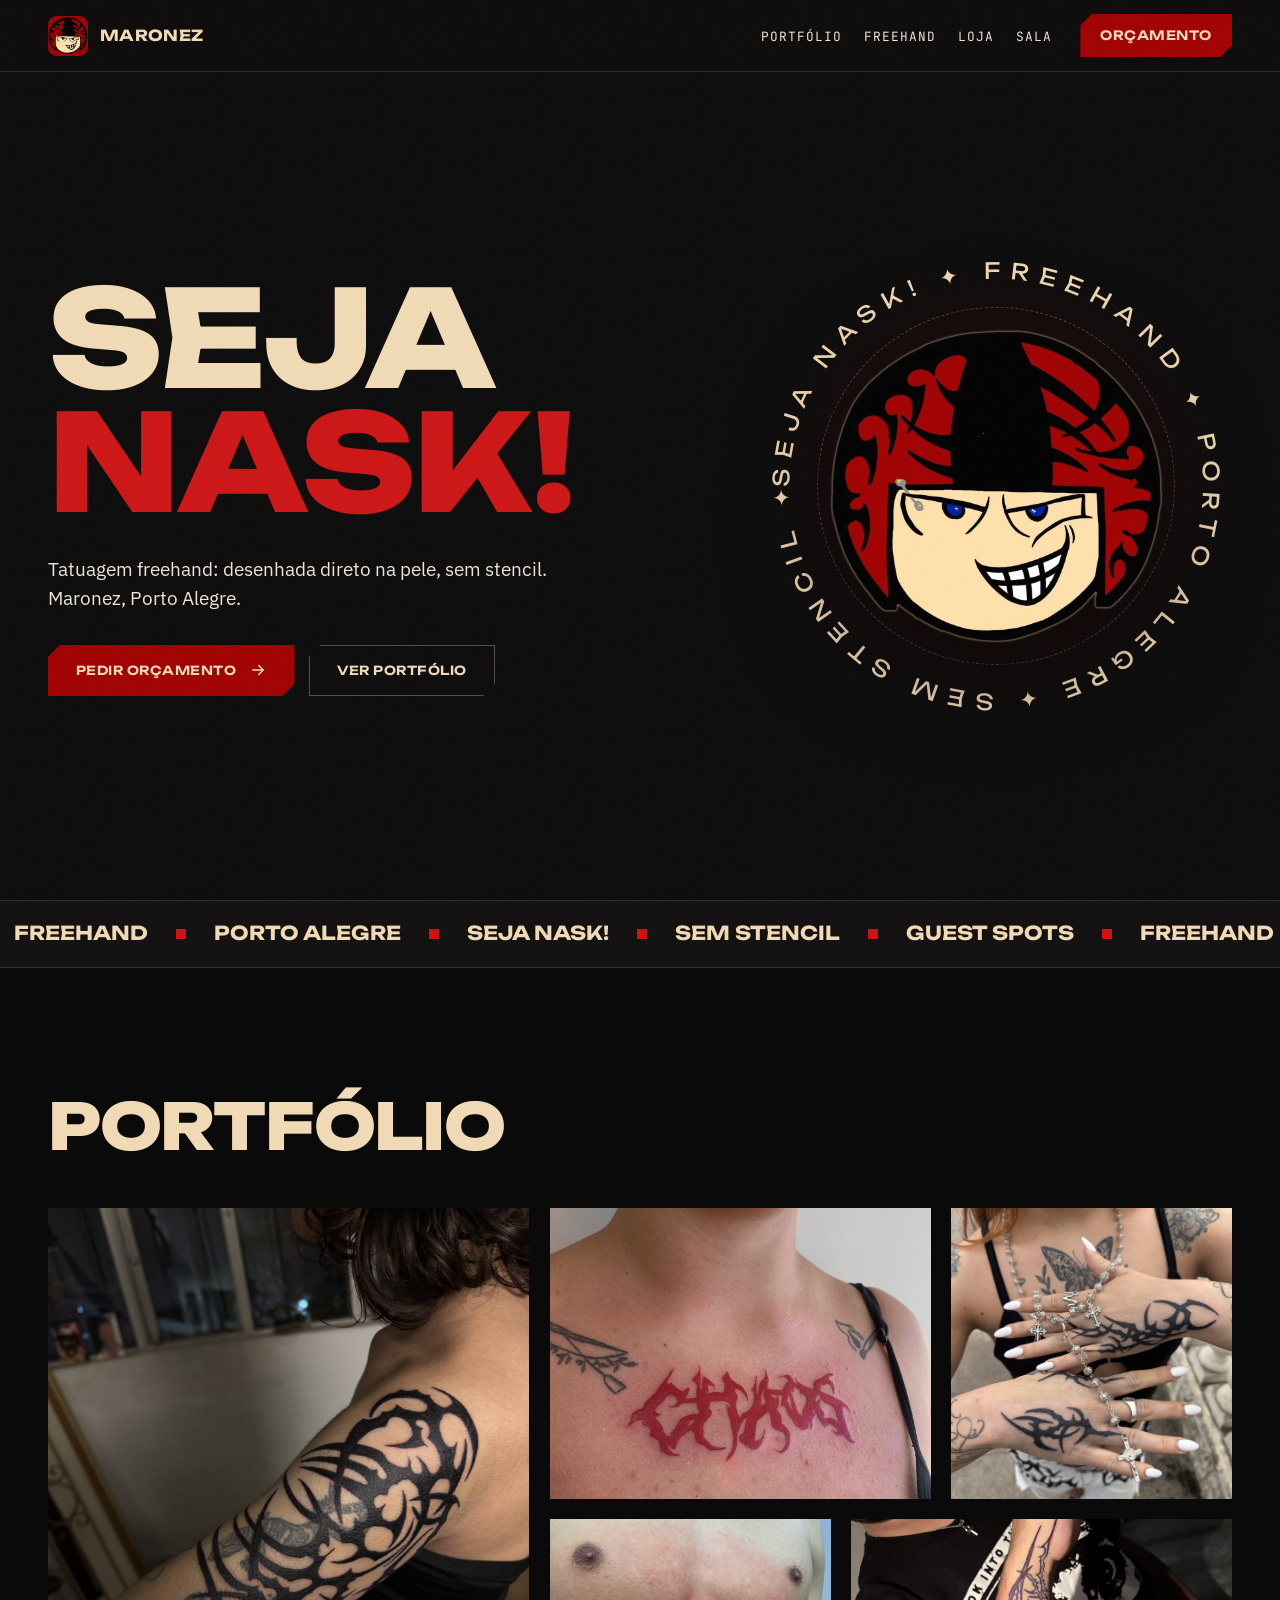
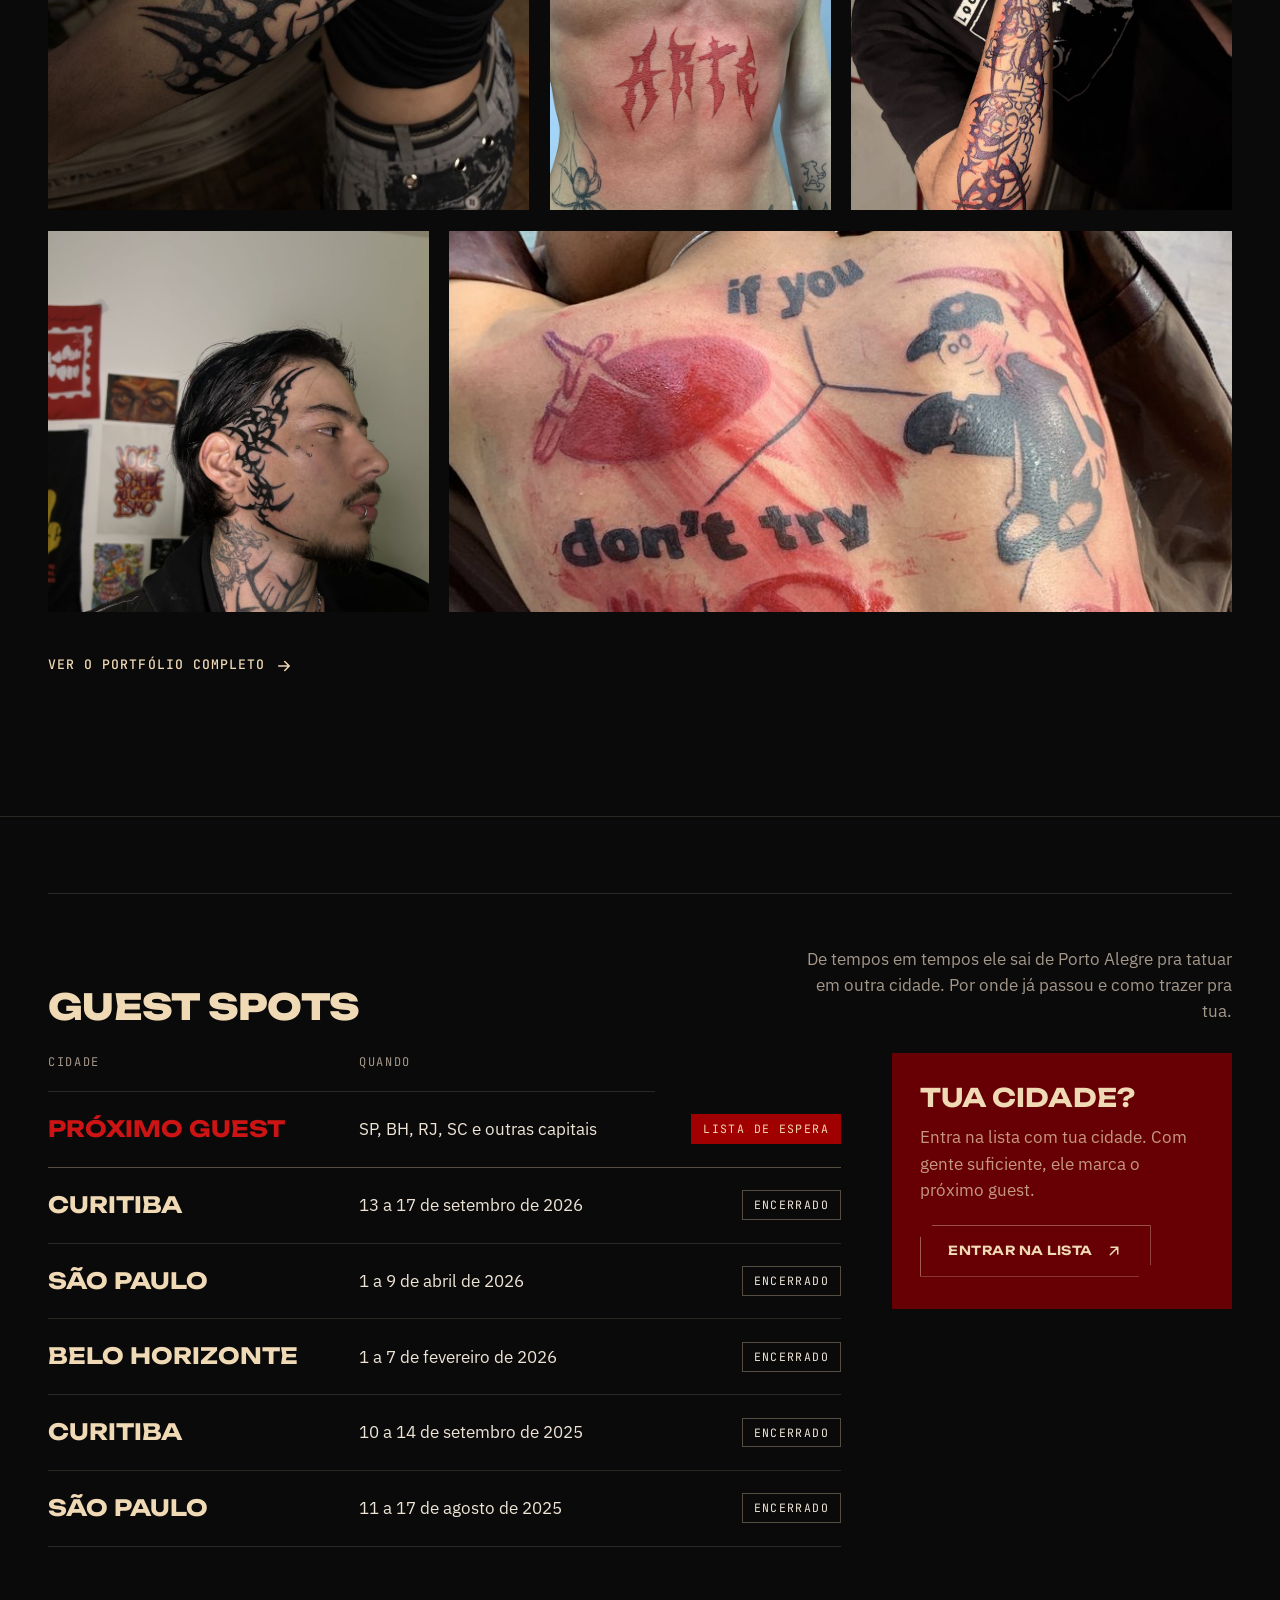
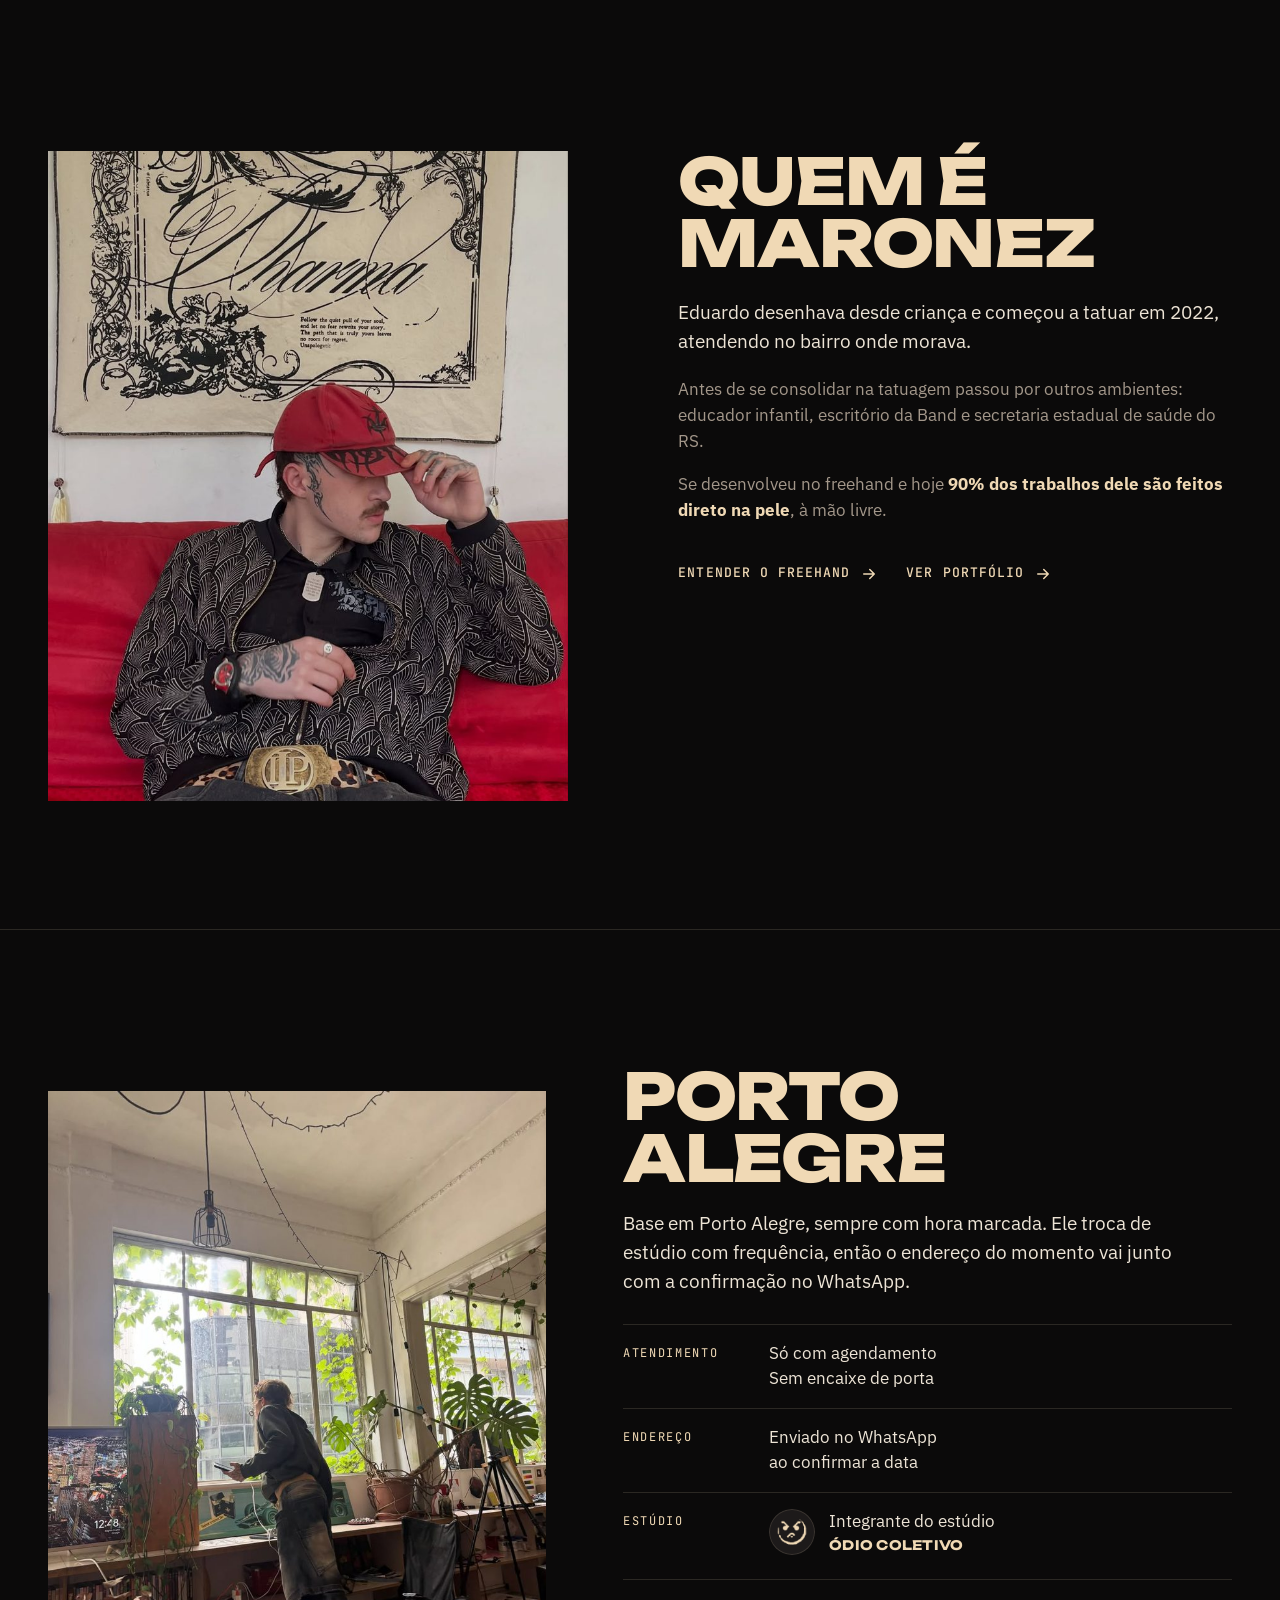
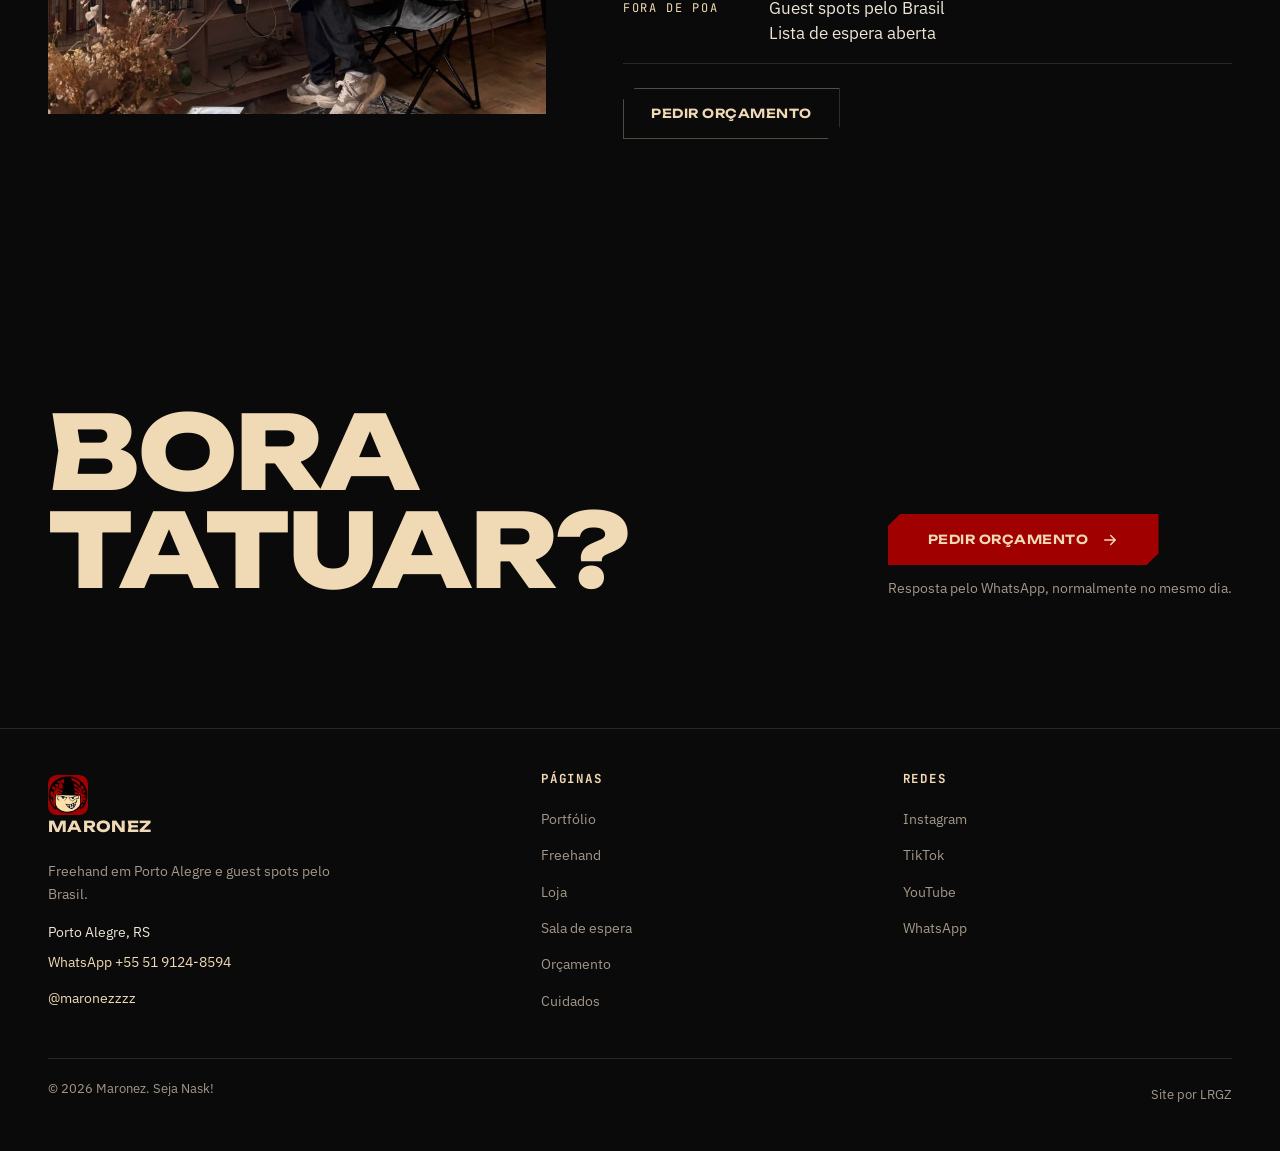
==== commit 12e38b5e: "Mobile: volta o logo do cabeçalho e some o emblema redondo do hero Co-Authored-By: Claude Opus 5.5 <" ====
--- a/index.html
+++ b/index.html
@@ -20,7 +20,7 @@
   <link rel="preconnect" href="https://fonts.googleapis.com">
   <link rel="preconnect" href="https://fonts.gstatic.com" crossorigin>
   <link href="https://fonts.googleapis.com/css2?family=Unbounded:wght@500;600;700;800&family=IBM+Plex+Sans:wght@400;500;600&family=JetBrains+Mono:wght@400;500&display=swap" rel="stylesheet">
-  <link rel="stylesheet" href="css/style.css?v=20261009">
+  <link rel="stylesheet" href="css/style.css?v=20261104b">
   <script type="application/ld+json">
   {
     "@context": "https://schema.org",
@@ -308,6 +308,6 @@
     </div>
   </footer>
 
-  <script src="js/main.js?v=20261009" defer></script>
+  <script src="js/main.js?v=20261104b" defer></script>
 </body>
 </html>
--- a/css/style.css
+++ b/css/style.css
@@ -339,7 +339,7 @@
   .hero { min-height: auto; }
   .hero__grid { grid-template-columns: minmax(0, 1fr); }
   .hero__visual { order: -1; }
-  .emblem { width: min(78vw, 360px); }
+  .hero__visual--emblem { display: none; }
   .hero__title { font-size: clamp(3rem, 15vw, 5.5rem); }
 }
 
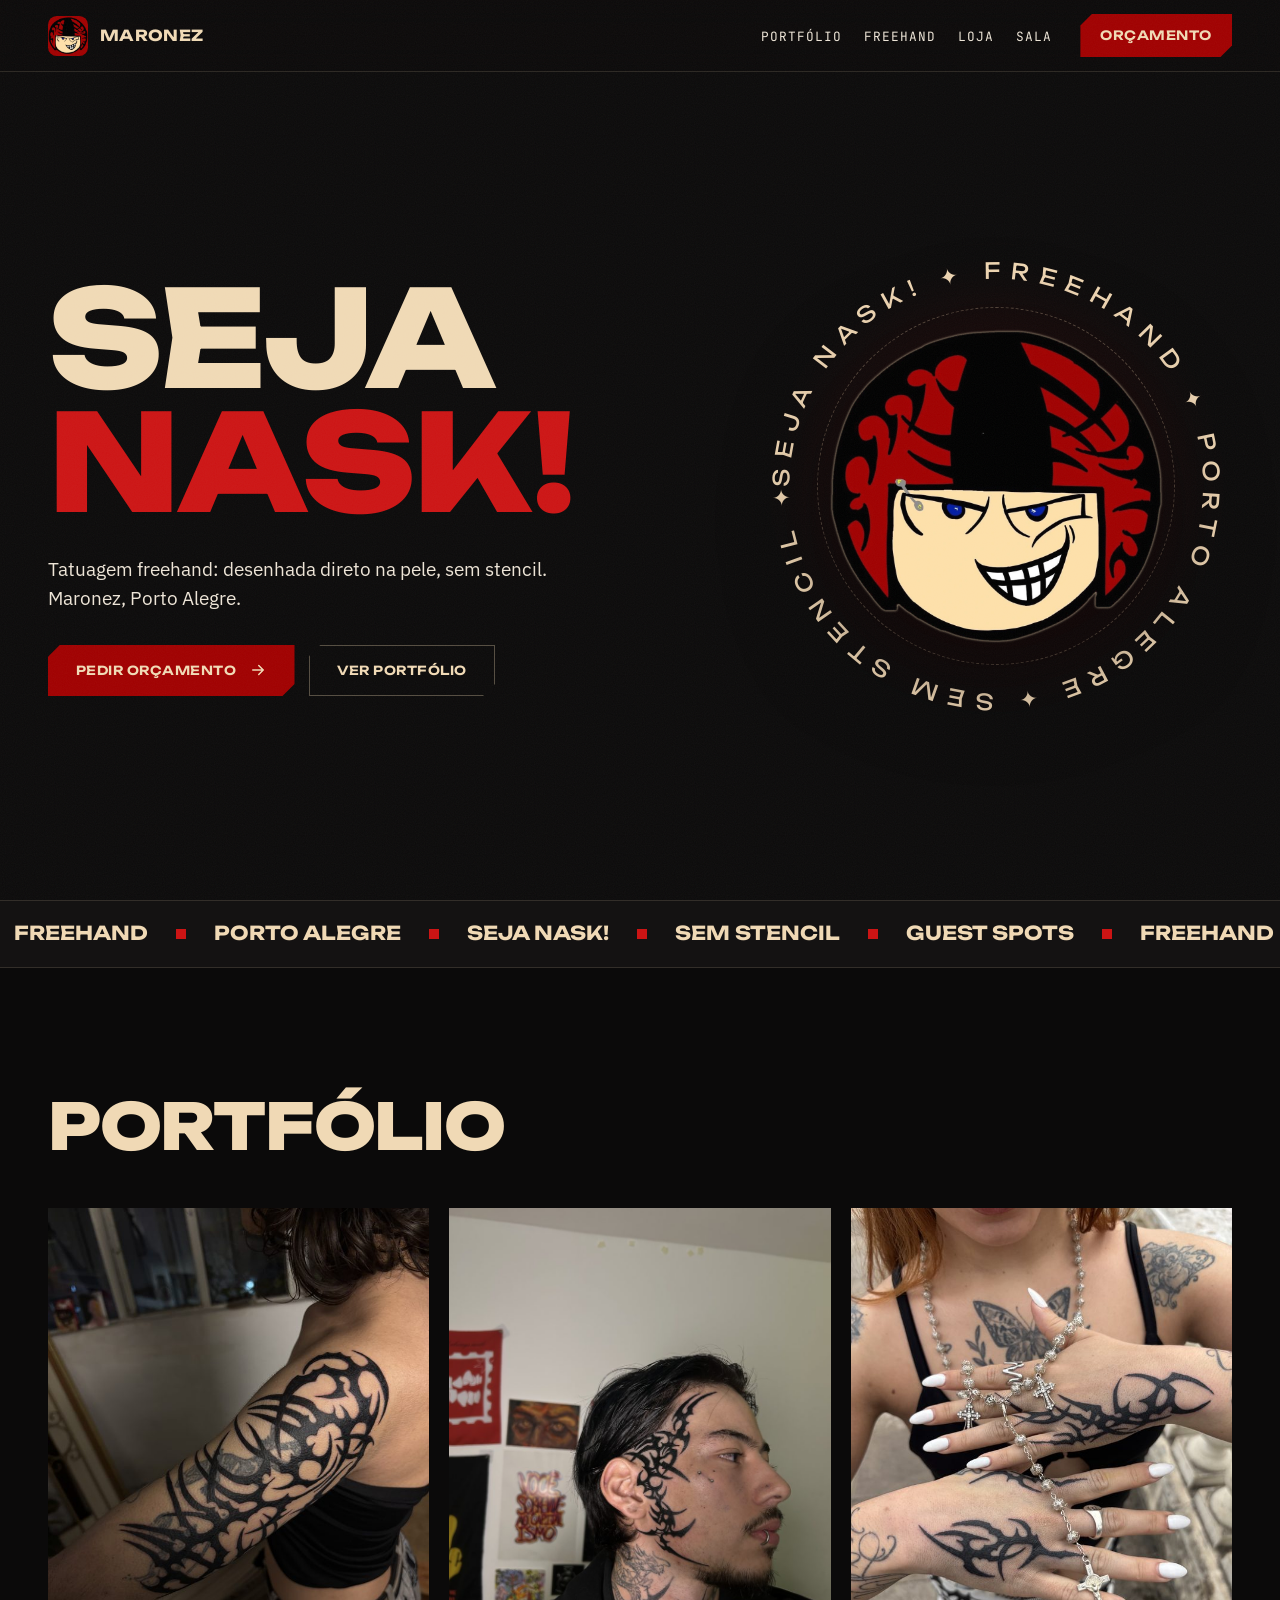
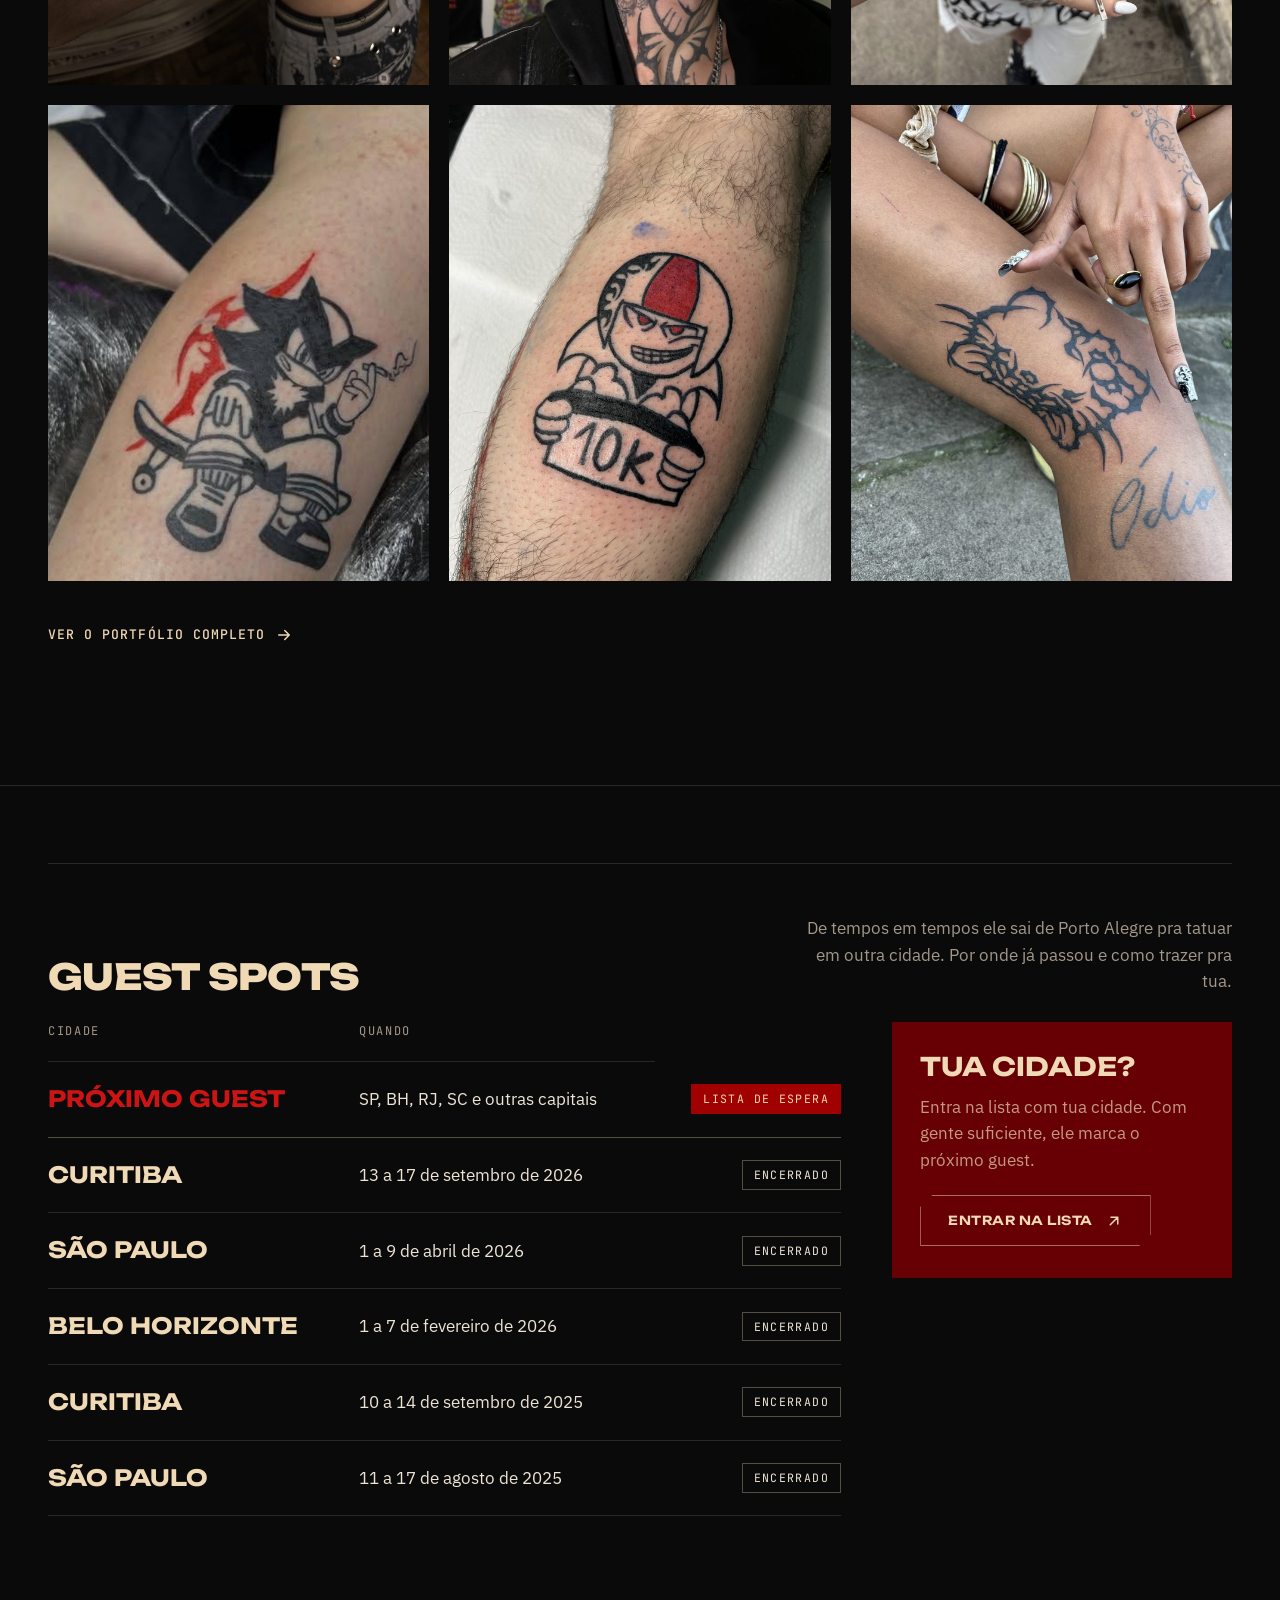
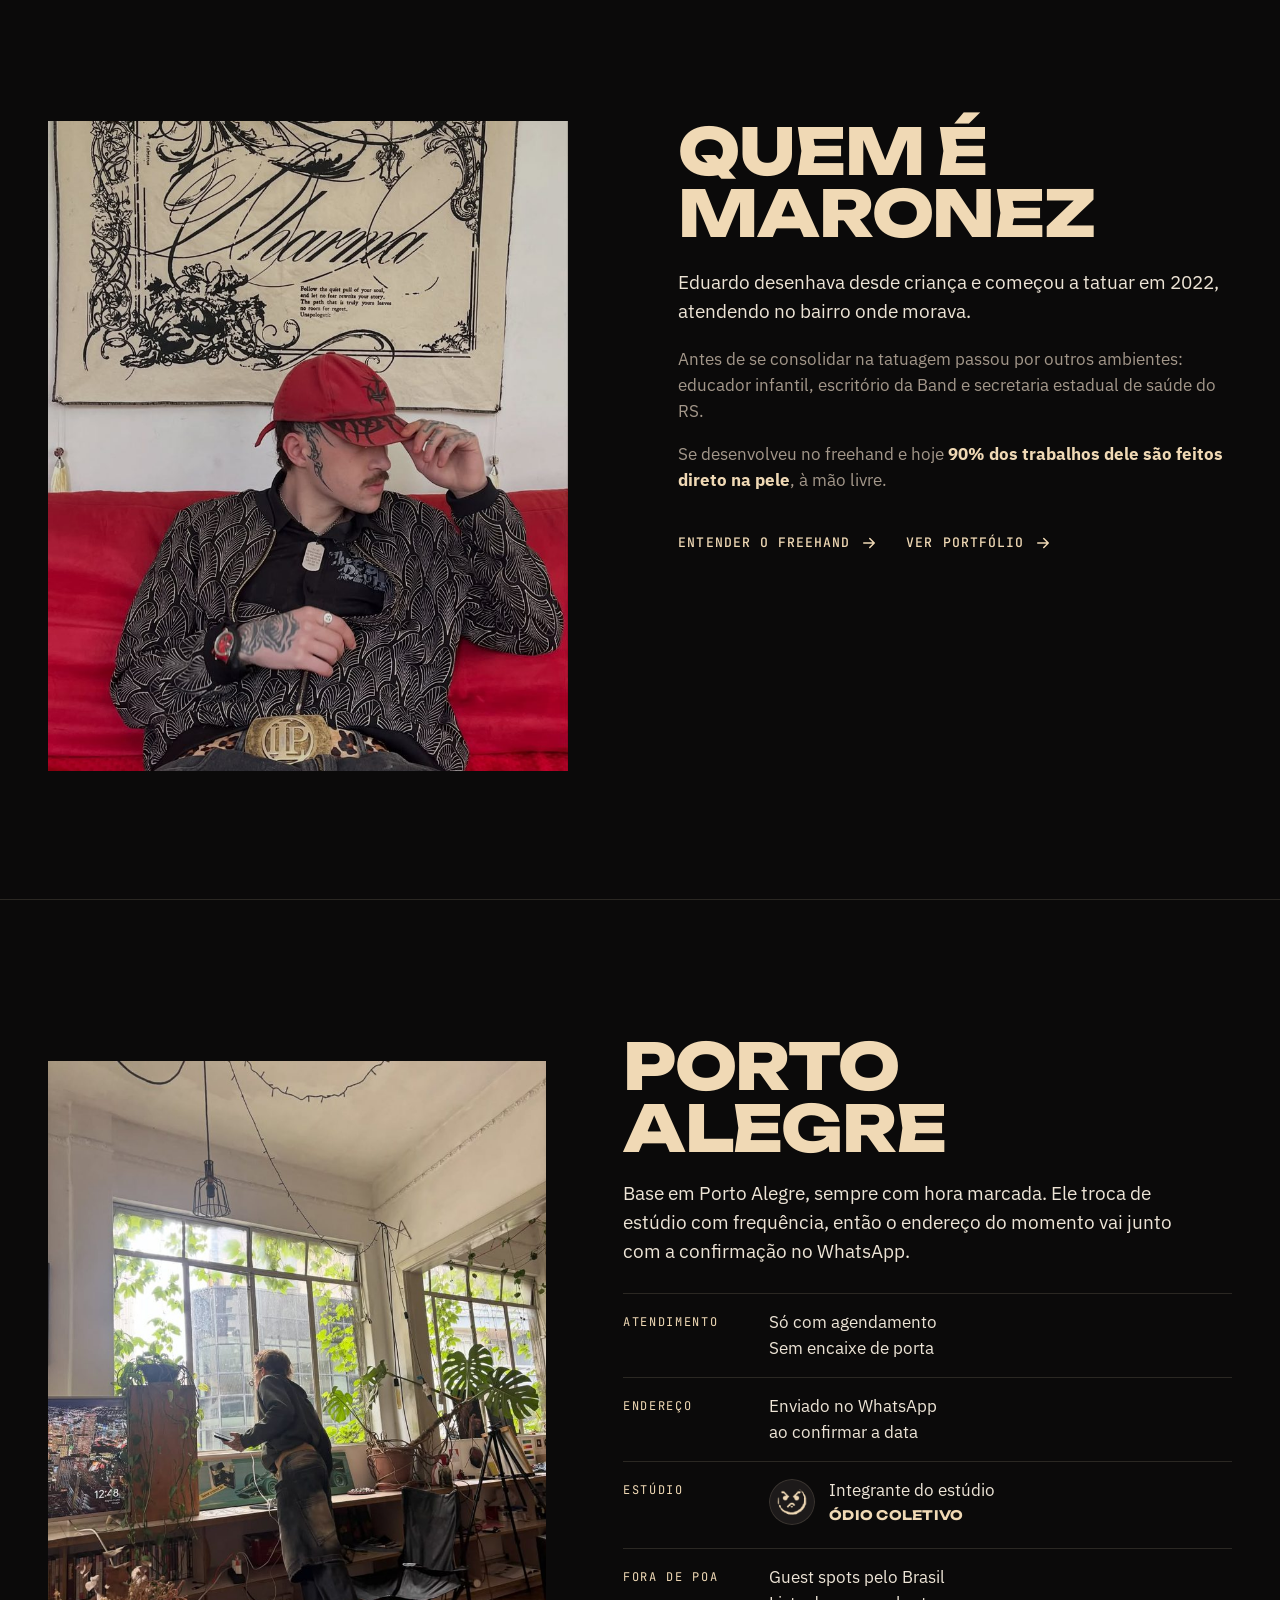
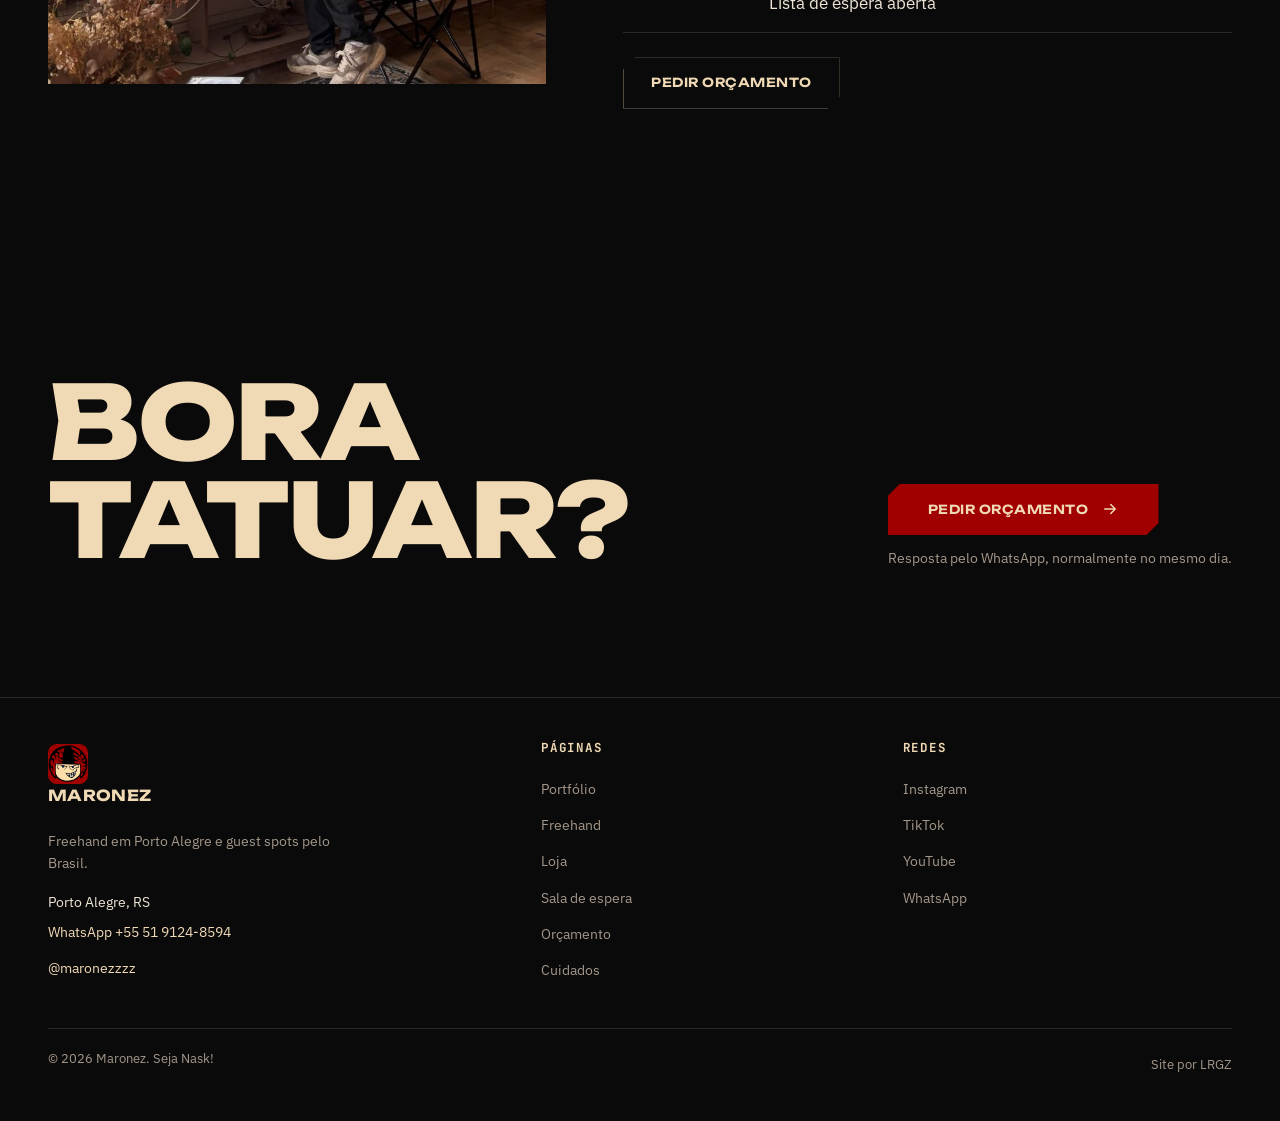
==== commit 7d507e53: "Home: portfólio em grade uniforme na ordem pedida; entra a peça do skate Ombro, rosto, mãos, skate, " ====
--- a/index.html
+++ b/index.html
@@ -20,7 +20,7 @@
   <link rel="preconnect" href="https://fonts.googleapis.com">
   <link rel="preconnect" href="https://fonts.gstatic.com" crossorigin>
   <link href="https://fonts.googleapis.com/css2?family=Unbounded:wght@500;600;700;800&family=IBM+Plex+Sans:wght@400;500;600&family=JetBrains+Mono:wght@400;500&display=swap" rel="stylesheet">
-  <link rel="stylesheet" href="css/style.css?v=20261104b">
+  <link rel="stylesheet" href="css/style.css?v=20261105">
   <script type="application/ld+json">
   {
     "@context": "https://schema.org",
@@ -140,27 +140,24 @@
         <div class="section-head reveal">
           <h2 class="display display--l">Portfólio</h2>
         </div>
-        <div class="works">
-          <a class="work work--a reveal" href="/portfolio">
+        <div class="works works--home">
+          <a class="work reveal" href="/portfolio">
             <figure class="ph"><img src="assets/img/portfolio/ombro-fechado.jpg" srcset="assets/img/portfolio/ombro-fechado-640.jpg 640w, assets/img/portfolio/ombro-fechado.jpg 1200w" sizes="(max-width: 900px) 50vw, 33vw" alt="Ombro fechado, ombro, freehand" width="1200" height="1600" loading="lazy"></figure>
           </a>
-          <a class="work work--b reveal" data-delay="1" href="/portfolio">
-            <figure class="ph"><img src="assets/img/portfolio/chaos-peito.jpg" srcset="assets/img/portfolio/chaos-peito-640.jpg 640w, assets/img/portfolio/chaos-peito.jpg 1200w" sizes="(max-width: 900px) 50vw, 33vw" alt="Chaos, peito, ignorant" width="1200" height="1500" loading="lazy"></figure>
-          </a>
-          <a class="work work--c reveal" data-delay="2" href="/portfolio">
+          <a class="work reveal" data-delay="1" href="/portfolio">
+            <figure class="ph"><img src="assets/img/portfolio/rosto-pescoco.jpg" srcset="assets/img/portfolio/rosto-pescoco-640.jpg 640w, assets/img/portfolio/rosto-pescoco.jpg 1400w" sizes="(max-width: 900px) 50vw, 33vw" alt="Rosto e pescoço, rosto, freehand" width="1400" height="1867" loading="lazy"></figure>
+          </a>
+          <a class="work reveal" href="/portfolio">
             <figure class="ph"><img src="assets/img/portfolio/maos.jpg" srcset="assets/img/portfolio/maos-640.jpg 640w, assets/img/portfolio/maos.jpg 1200w" sizes="(max-width: 900px) 50vw, 33vw" alt="Mãos, mãos, freehand" width="1200" height="1600" loading="lazy"></figure>
           </a>
-          <a class="work work--d reveal" data-delay="1" href="/portfolio">
-            <figure class="ph"><img src="assets/img/portfolio/arte.jpg" srcset="assets/img/portfolio/arte-640.jpg 640w, assets/img/portfolio/arte.jpg 1200w" sizes="(max-width: 900px) 50vw, 33vw" alt="Arte, peito, ignorant" width="1200" height="1428" loading="lazy"></figure>
-          </a>
-          <a class="work work--e reveal" data-delay="2" href="/portfolio">
-            <figure class="ph"><img src="assets/img/freehand/sleeve-densa.jpg" srcset="assets/img/freehand/sleeve-densa-700.jpg 700w, assets/img/freehand/sleeve-densa.jpg 1400w" sizes="(max-width: 900px) 50vw, 33vw" alt="Braço fechado com traço freehand denso, do ombro ao pulso" width="1400" height="1867" loading="lazy"></figure>
-          </a>
-          <a class="work work--f reveal" href="/portfolio">
-            <figure class="ph"><img src="assets/img/portfolio/rosto-pescoco.jpg" srcset="assets/img/portfolio/rosto-pescoco-640.jpg 640w, assets/img/portfolio/rosto-pescoco.jpg 1200w" sizes="(max-width: 900px) 50vw, 33vw" alt="Rosto e pescoço, rosto, freehand" width="1200" height="1600" loading="lazy"></figure>
-          </a>
-          <a class="work work--g reveal" data-delay="1" href="/portfolio">
-            <figure class="ph"><img src="assets/img/portfolio/costas-banner.jpg" srcset="assets/img/portfolio/costas-banner-900.jpg 900w, assets/img/portfolio/costas-banner.jpg 1600w" sizes="(max-width: 900px) 100vw, 66vw" alt="Costas fechadas, peça recém tatuada em preto e vermelho" width="1600" height="686" loading="lazy"></figure>
+          <a class="work reveal" data-delay="1" href="/portfolio">
+            <figure class="ph"><img src="assets/img/portfolio/skate-perna.jpg" srcset="assets/img/portfolio/skate-perna.jpg" sizes="(max-width: 900px) 50vw, 33vw" alt="Personagem de skate com tribal vermelho na perna, ignorant" width="640" height="800" loading="lazy"></figure>
+          </a>
+          <a class="work reveal" href="/portfolio">
+            <figure class="ph"><img src="assets/img/portfolio/10k.jpg" srcset="assets/img/portfolio/10k-640.jpg 640w, assets/img/portfolio/10k.jpg 1200w" sizes="(max-width: 900px) 50vw, 33vw" alt="10K, panturrilha, ignorant" width="1200" height="1600" loading="lazy"></figure>
+          </a>
+          <a class="work reveal" data-delay="1" href="/portfolio">
+            <figure class="ph"><img src="assets/img/portfolio/perna-tribal.jpg" srcset="assets/img/portfolio/perna-tribal-640.jpg 640w, assets/img/portfolio/perna-tribal.jpg 1000w" sizes="(max-width: 900px) 50vw, 33vw" alt="Perna, perna, ignorant" width="1000" height="1250" loading="lazy"></figure>
           </a>
         </div>
         <p class="reveal" style="margin-top:32px">
@@ -308,6 +305,6 @@
     </div>
   </footer>
 
-  <script src="js/main.js?v=20261104b" defer></script>
+  <script src="js/main.js?v=20261105" defer></script>
 </body>
 </html>
--- a/css/style.css
+++ b/css/style.css
@@ -393,6 +393,11 @@
   .work--g { grid-column: 1 / -1 !important; }
   .work--g .ph { aspect-ratio: 16 / 9 !important; }
 }
+
+/* Home: grade uniforme, 3 colunas no desktop e 2 no celular */
+.works--home { grid-template-columns: repeat(3, minmax(0, 1fr)); }
+.works--home .work .ph { aspect-ratio: 4 / 5; }
+@media (max-width: 900px) { .works--home { grid-template-columns: repeat(2, minmax(0, 1fr)); } }
 
 /* ---------- Statement + passos ---------- */
 .split { display: grid; grid-template-columns: minmax(0, 1fr) minmax(0, 1fr); gap: clamp(32px, 6vw, 96px); align-items: start; }
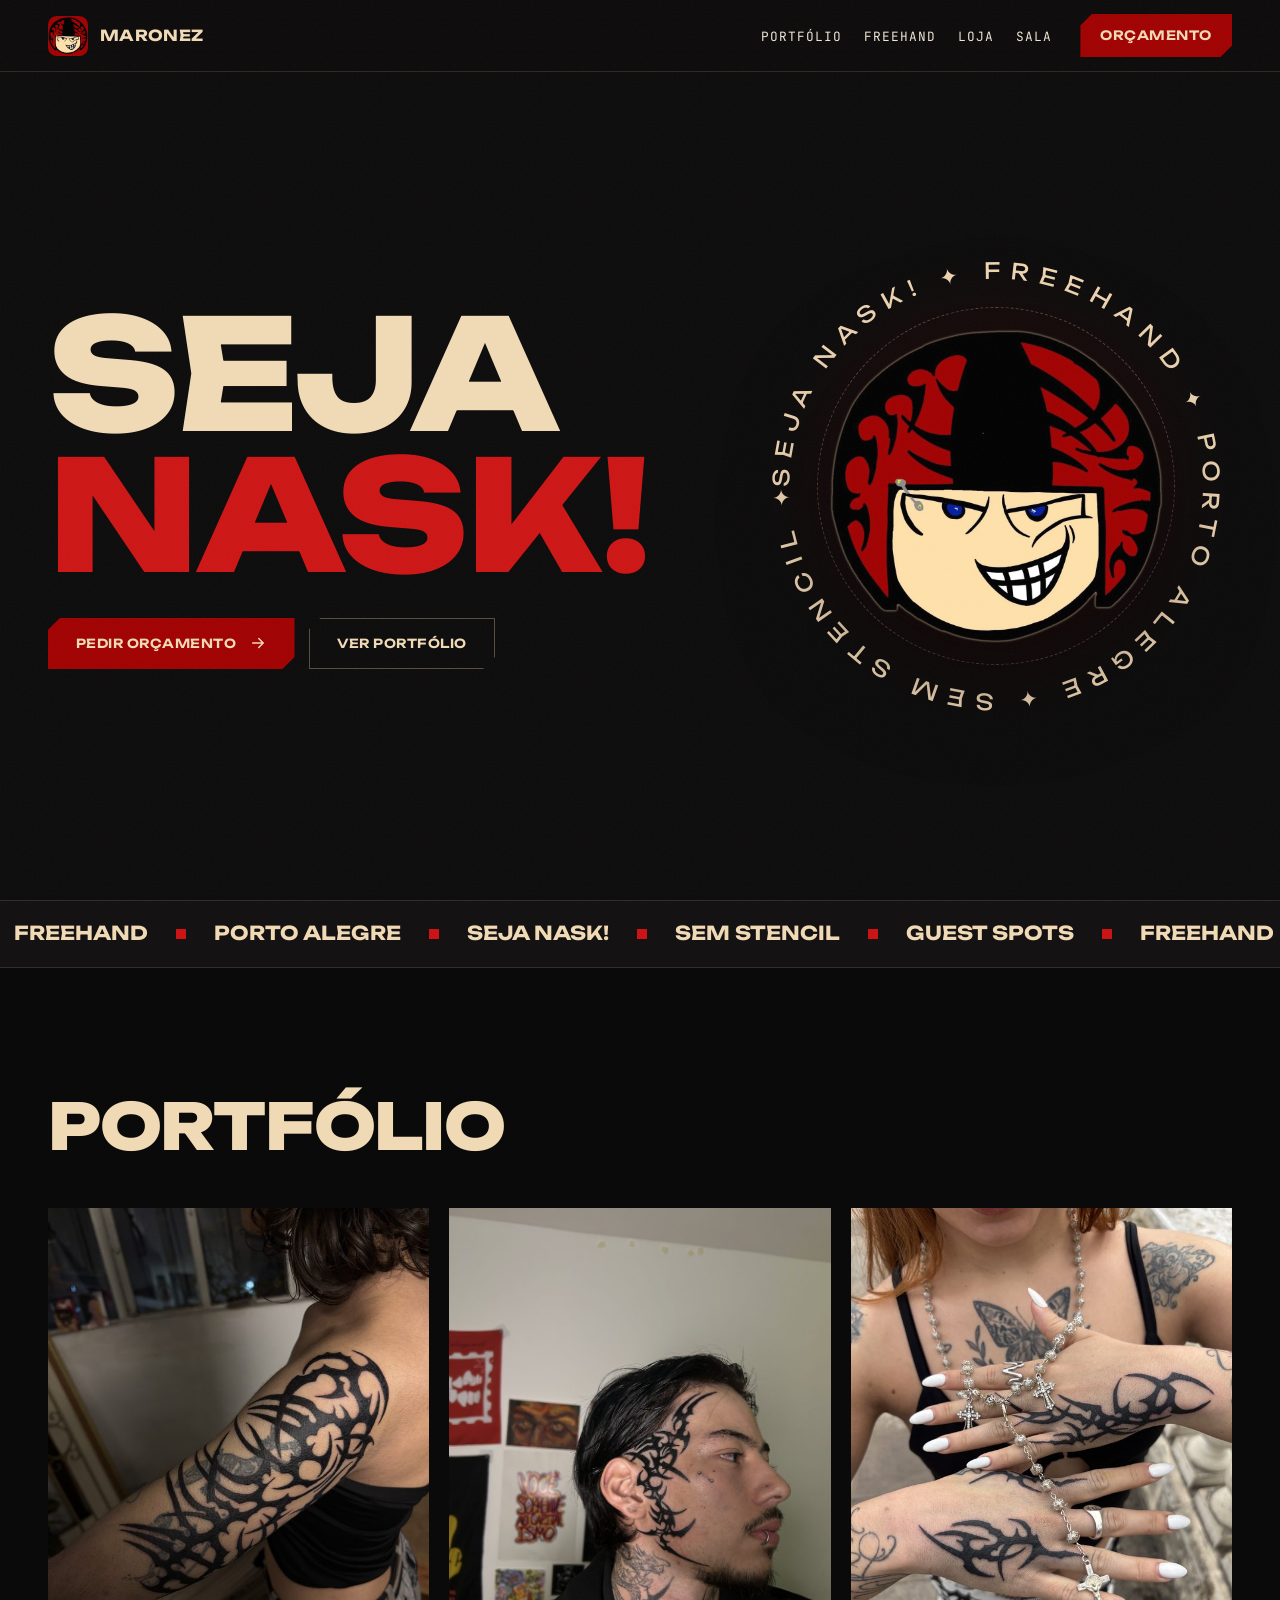
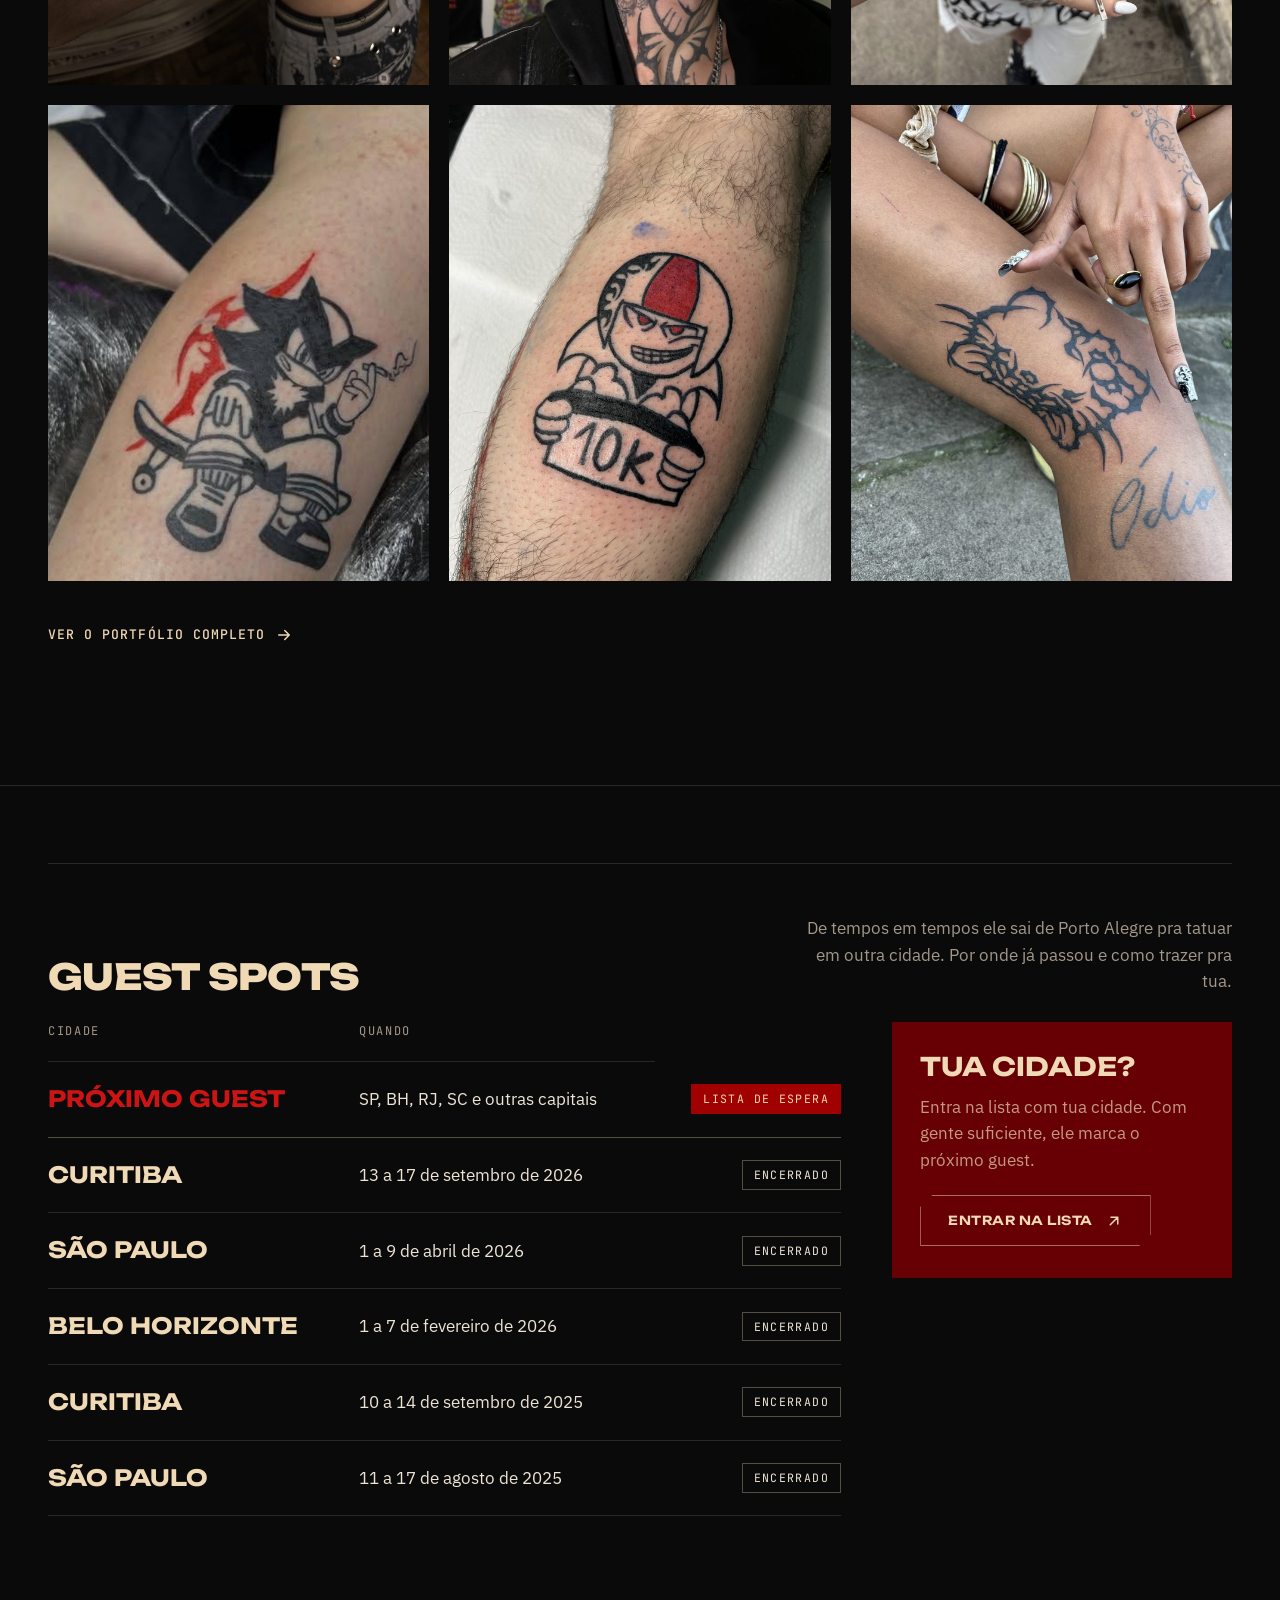
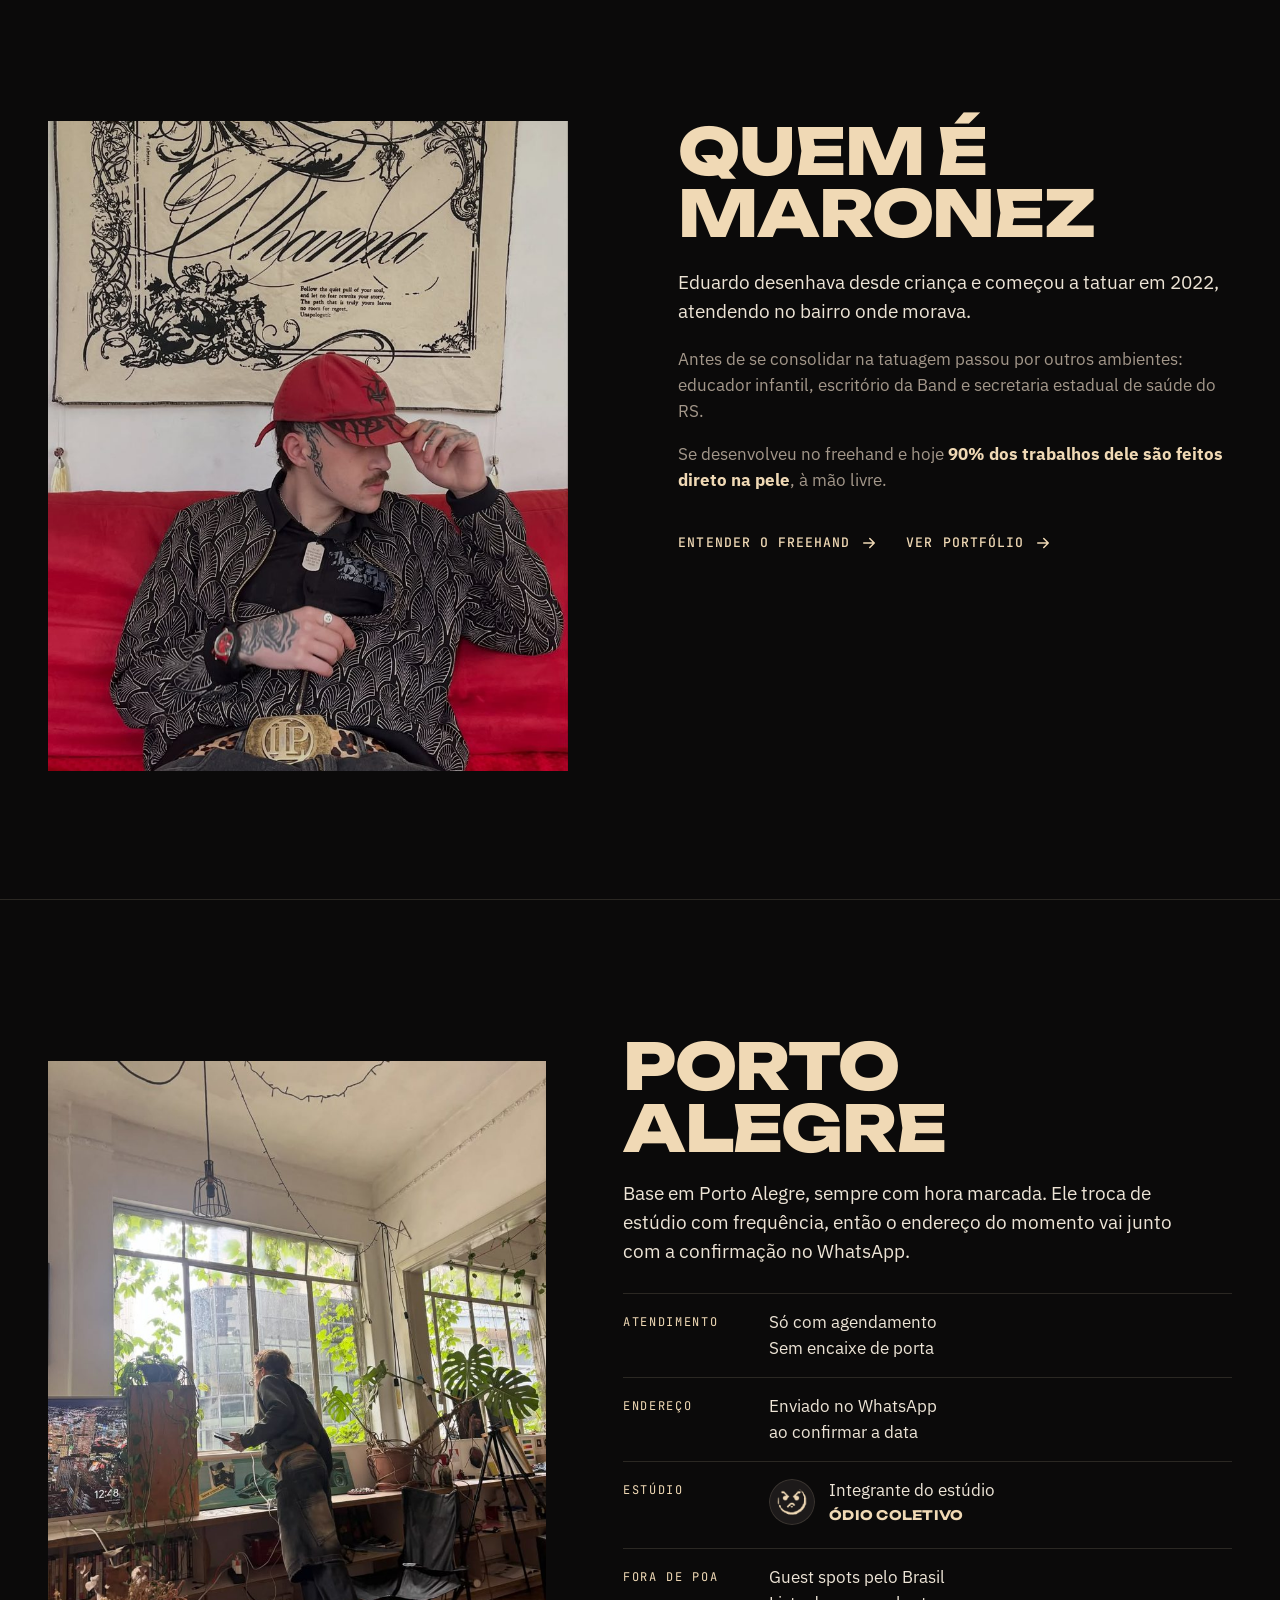
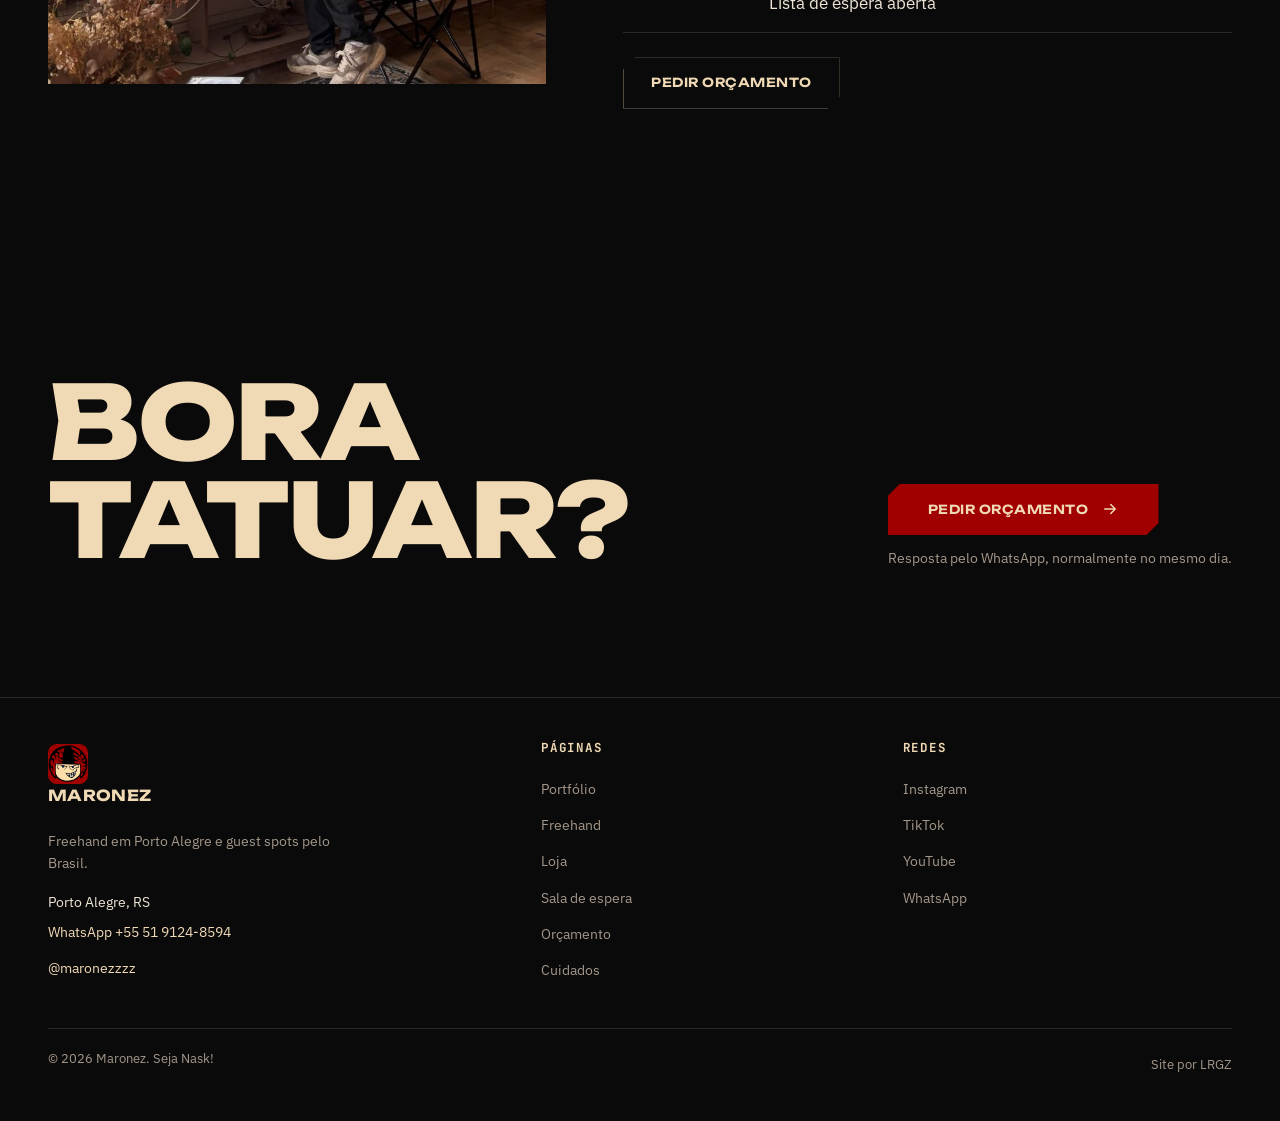
==== commit 9f8df3f0: "Hero: sai o subtítulo e o SEJA NASK! cresce até ocupar a coluna Co-Authored-By: Claude Opus 5.5 <nor" ====
--- a/index.html
+++ b/index.html
@@ -20,7 +20,7 @@
   <link rel="preconnect" href="https://fonts.googleapis.com">
   <link rel="preconnect" href="https://fonts.gstatic.com" crossorigin>
   <link href="https://fonts.googleapis.com/css2?family=Unbounded:wght@500;600;700;800&family=IBM+Plex+Sans:wght@400;500;600&family=JetBrains+Mono:wght@400;500&display=swap" rel="stylesheet">
-  <link rel="stylesheet" href="css/style.css?v=20261105">
+  <link rel="stylesheet" href="css/style.css?v=20261105b">
   <script type="application/ld+json">
   {
     "@context": "https://schema.org",
@@ -94,7 +94,6 @@
             <span class="line"><span>Seja</span></span>
             <span class="line"><span>Nask!</span></span>
           </h1>
-          <p class="lead hero__copy">Tatuagem freehand: desenhada direto na pele, sem stencil. Maronez, Porto Alegre.</p>
           <div class="hero__cta">
             <a class="btn" href="/orcamento">Pedir orçamento
               <svg viewBox="0 0 24 24" fill="none" stroke="currentColor" stroke-width="2" stroke-linecap="round" stroke-linejoin="round" aria-hidden="true"><path d="M5 12h14M13 6l6 6-6 6"/></svg>
@@ -305,6 +304,6 @@
     </div>
   </footer>
 
-  <script src="js/main.js?v=20261105" defer></script>
+  <script src="js/main.js?v=20261105b" defer></script>
 </body>
 </html>
--- a/css/style.css
+++ b/css/style.css
@@ -271,7 +271,7 @@
   gap: clamp(32px, 6vw, 96px);
   align-items: center;
 }
-.hero__title { font-size: clamp(3.2rem, 10.5vw, 8.8rem); line-height: 0.92; }
+.hero__title { font-size: clamp(3.2rem, 12vw, 10rem); line-height: 0.92; }
 .hero__title .line { display: block; overflow: hidden; }
 .hero__title .line > span { display: inline-block; transform: translateY(110%); animation: rise 1s var(--ease-out) forwards; }
 .hero__title .line:nth-child(2) > span { animation-delay: 0.1s; color: var(--red-hot); }
@@ -340,7 +340,7 @@
   .hero__grid { grid-template-columns: minmax(0, 1fr); }
   .hero__visual { order: -1; }
   .hero__visual--emblem { display: none; }
-  .hero__title { font-size: clamp(3rem, 15vw, 5.5rem); }
+  .hero__title { font-size: clamp(3rem, calc((100vw - 32px) / 4), 9rem); }
 }
 
 /* ---------- Placeholders de imagem (duotone) ---------- */
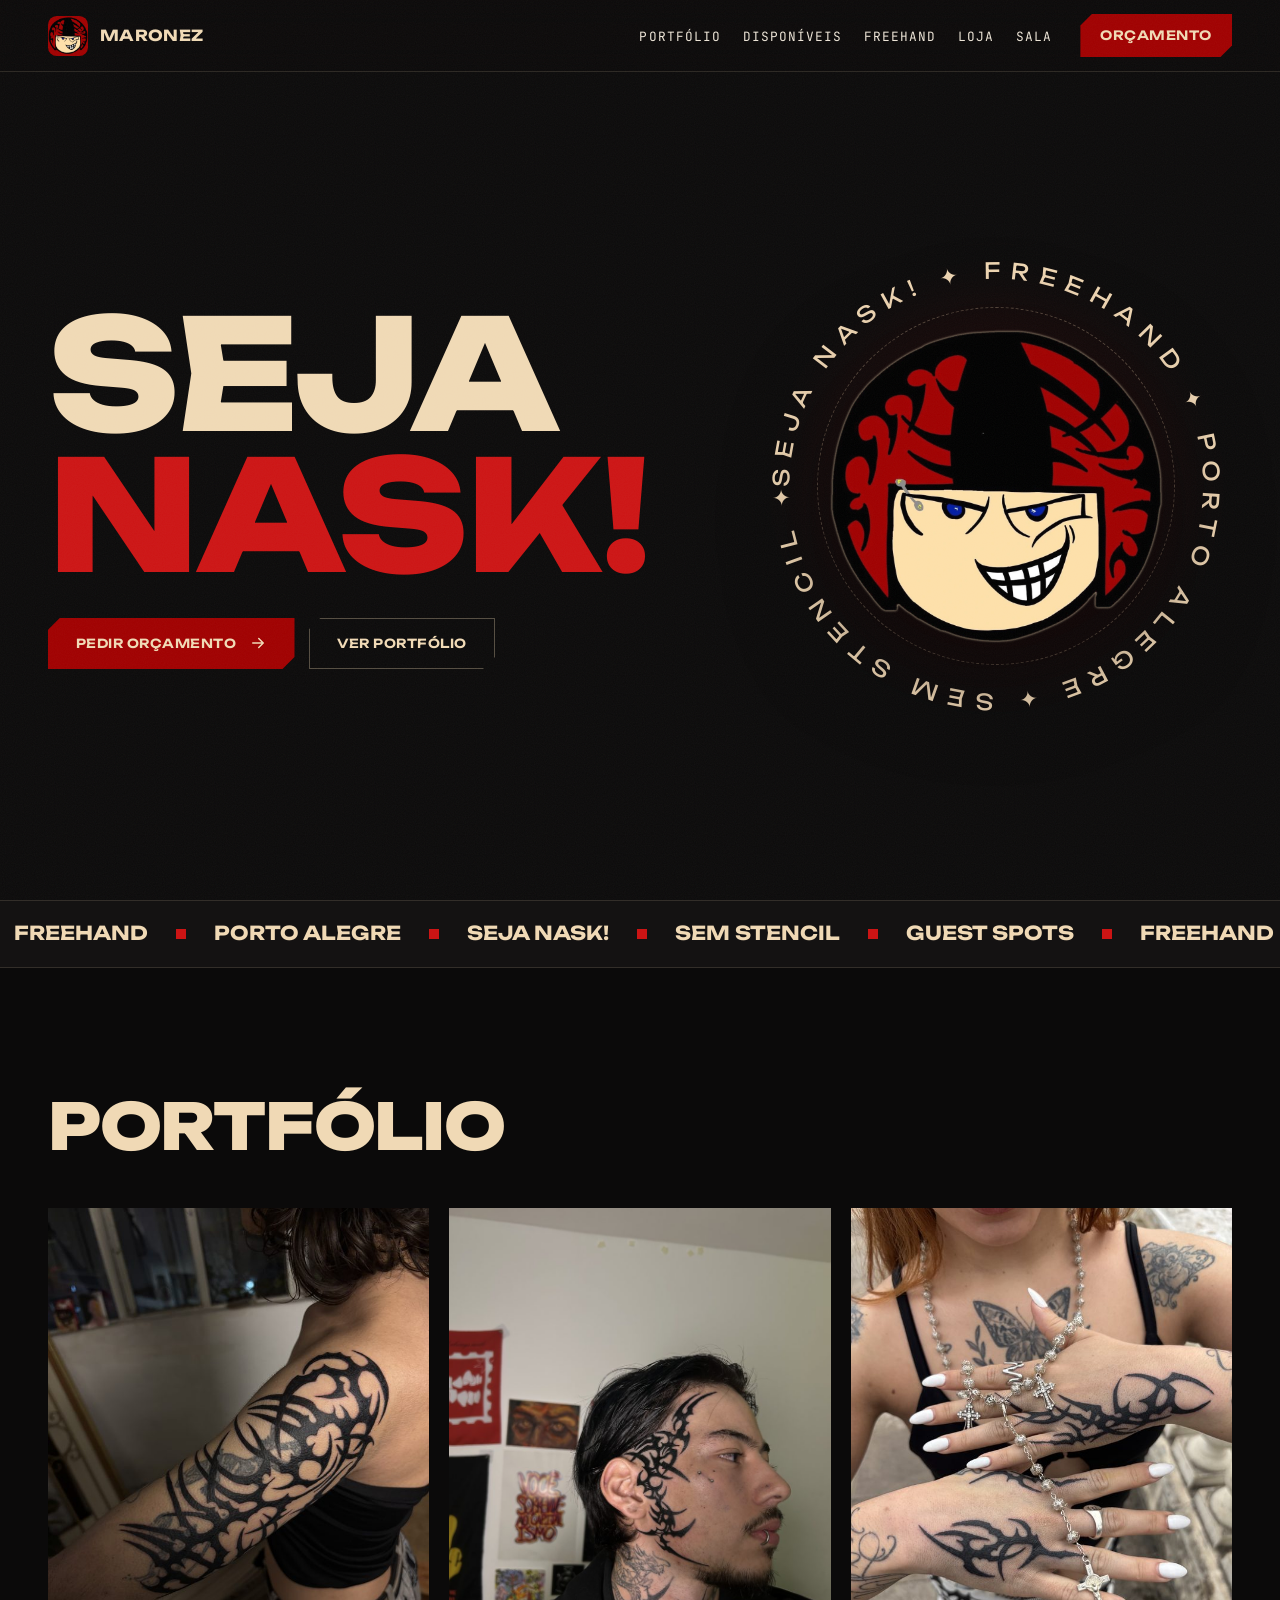
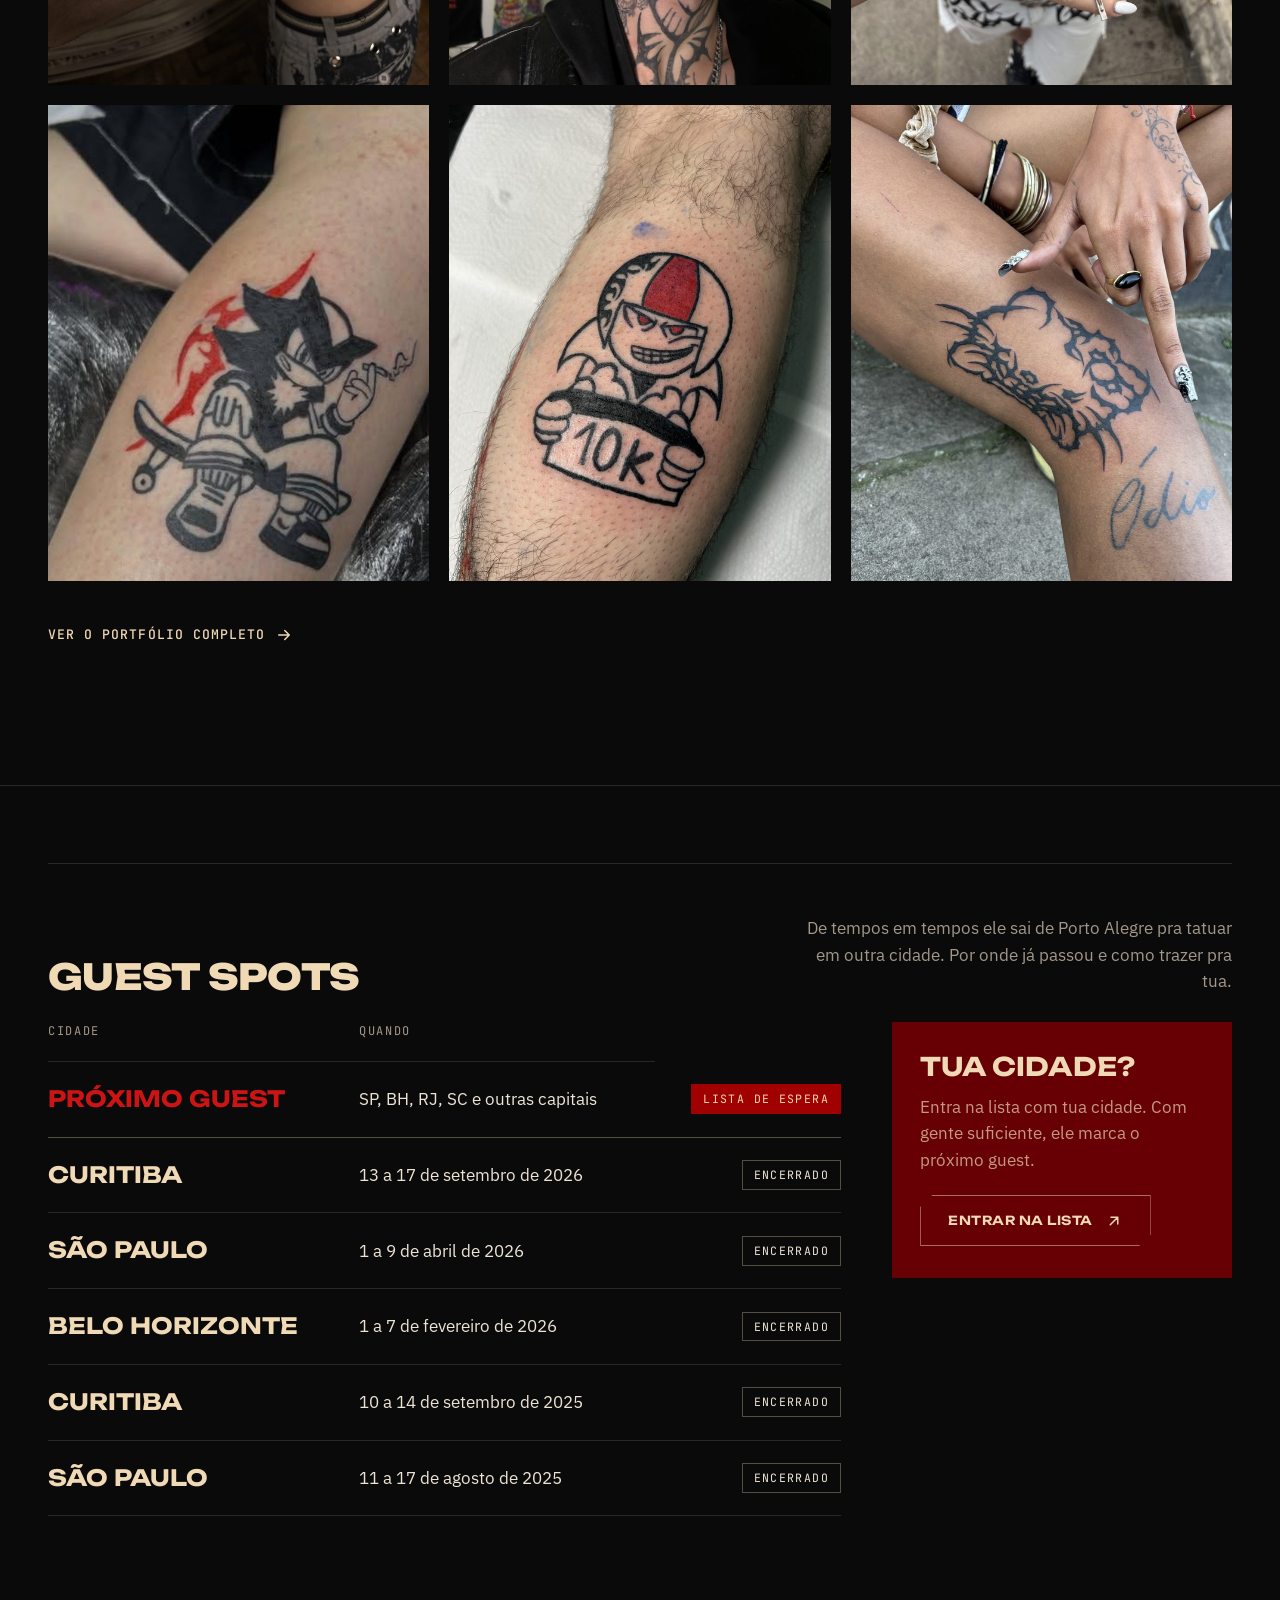
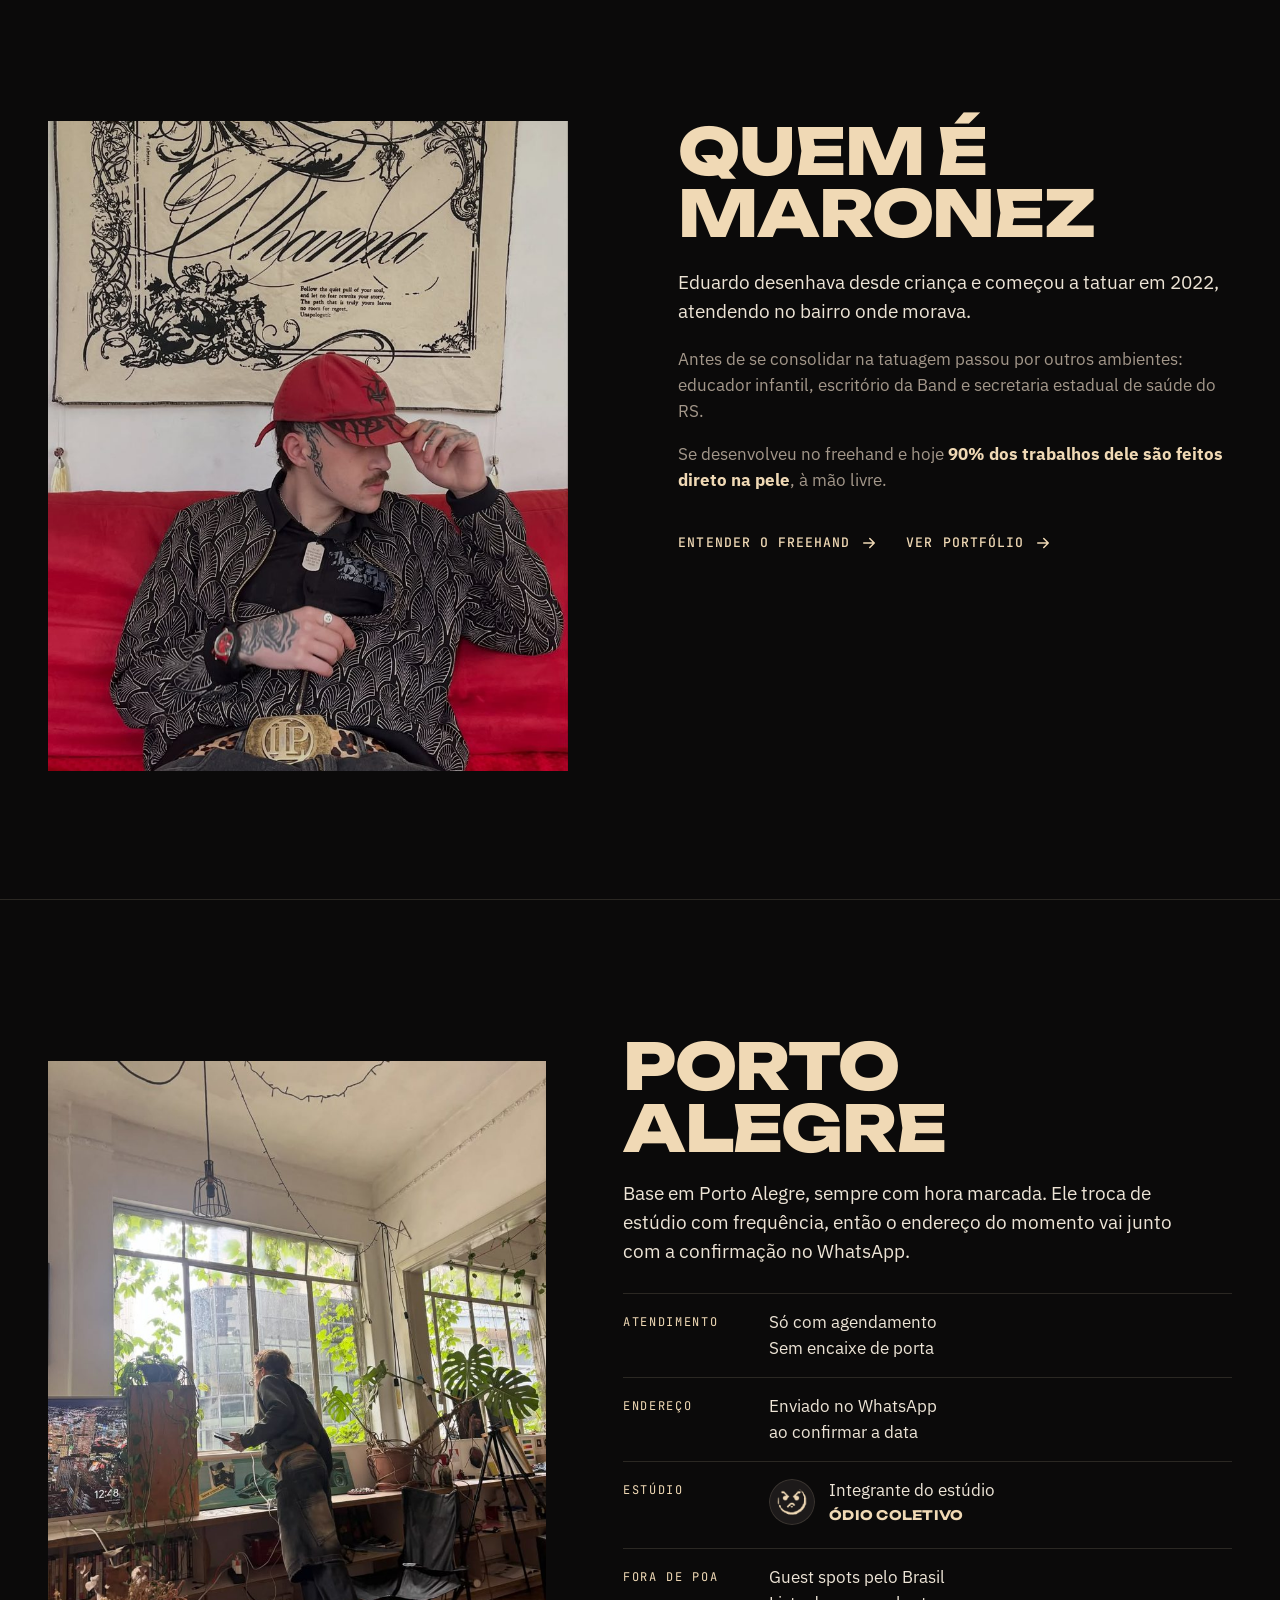
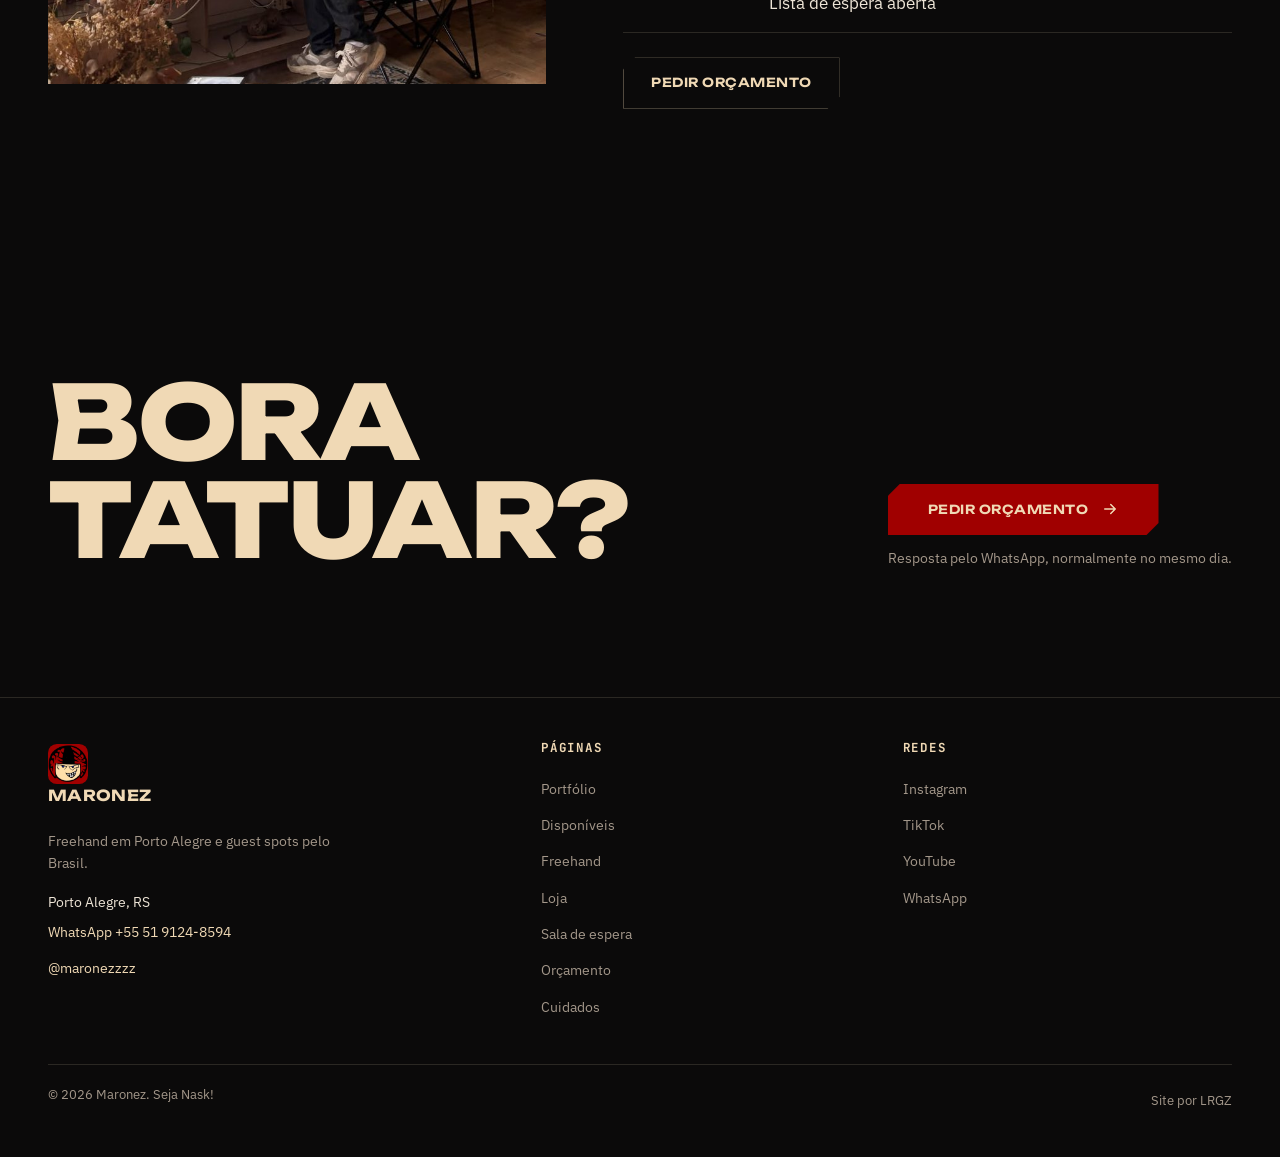
==== commit bfe87501: "Nova aba Disponiveis: 42 desenhos separados das folhas, zoom e provador 3D Co-Authored-By: Claude Op" ====
--- a/index.html
+++ b/index.html
@@ -54,6 +54,7 @@
       <nav class="nav" aria-label="Principal">
         <ul class="nav__list">
           <li><a class="nav__link" href="/portfolio">Portfólio</a></li>
+          <li><a class="nav__link" href="/disponiveis">Disponíveis</a></li>
           <li><a class="nav__link" href="/freehand">Freehand</a></li>
           <li><a class="nav__link" href="/loja">Loja</a></li>
           <li><a class="nav__link" href="/sala">Sala</a></li>
@@ -70,6 +71,7 @@
     <div class="menu__panel">
     <ul class="menu__list">
       <li><a class="menu__link" href="/portfolio">Portfólio</a></li>
+      <li><a class="menu__link" href="/disponiveis">Disponíveis</a></li>
       <li><a class="menu__link" href="/freehand">Freehand</a></li>
       <li><a class="menu__link" href="/loja">Loja</a></li>
       <li><a class="menu__link" href="/sala">Sala de espera</a></li>
@@ -280,6 +282,7 @@
           <h4>Páginas</h4>
           <ul>
             <li><a href="/portfolio">Portfólio</a></li>
+            <li><a href="/disponiveis">Disponíveis</a></li>
             <li><a href="/freehand">Freehand</a></li>
             <li><a href="/loja">Loja</a></li>
             <li><a href="/sala">Sala de espera</a></li>
